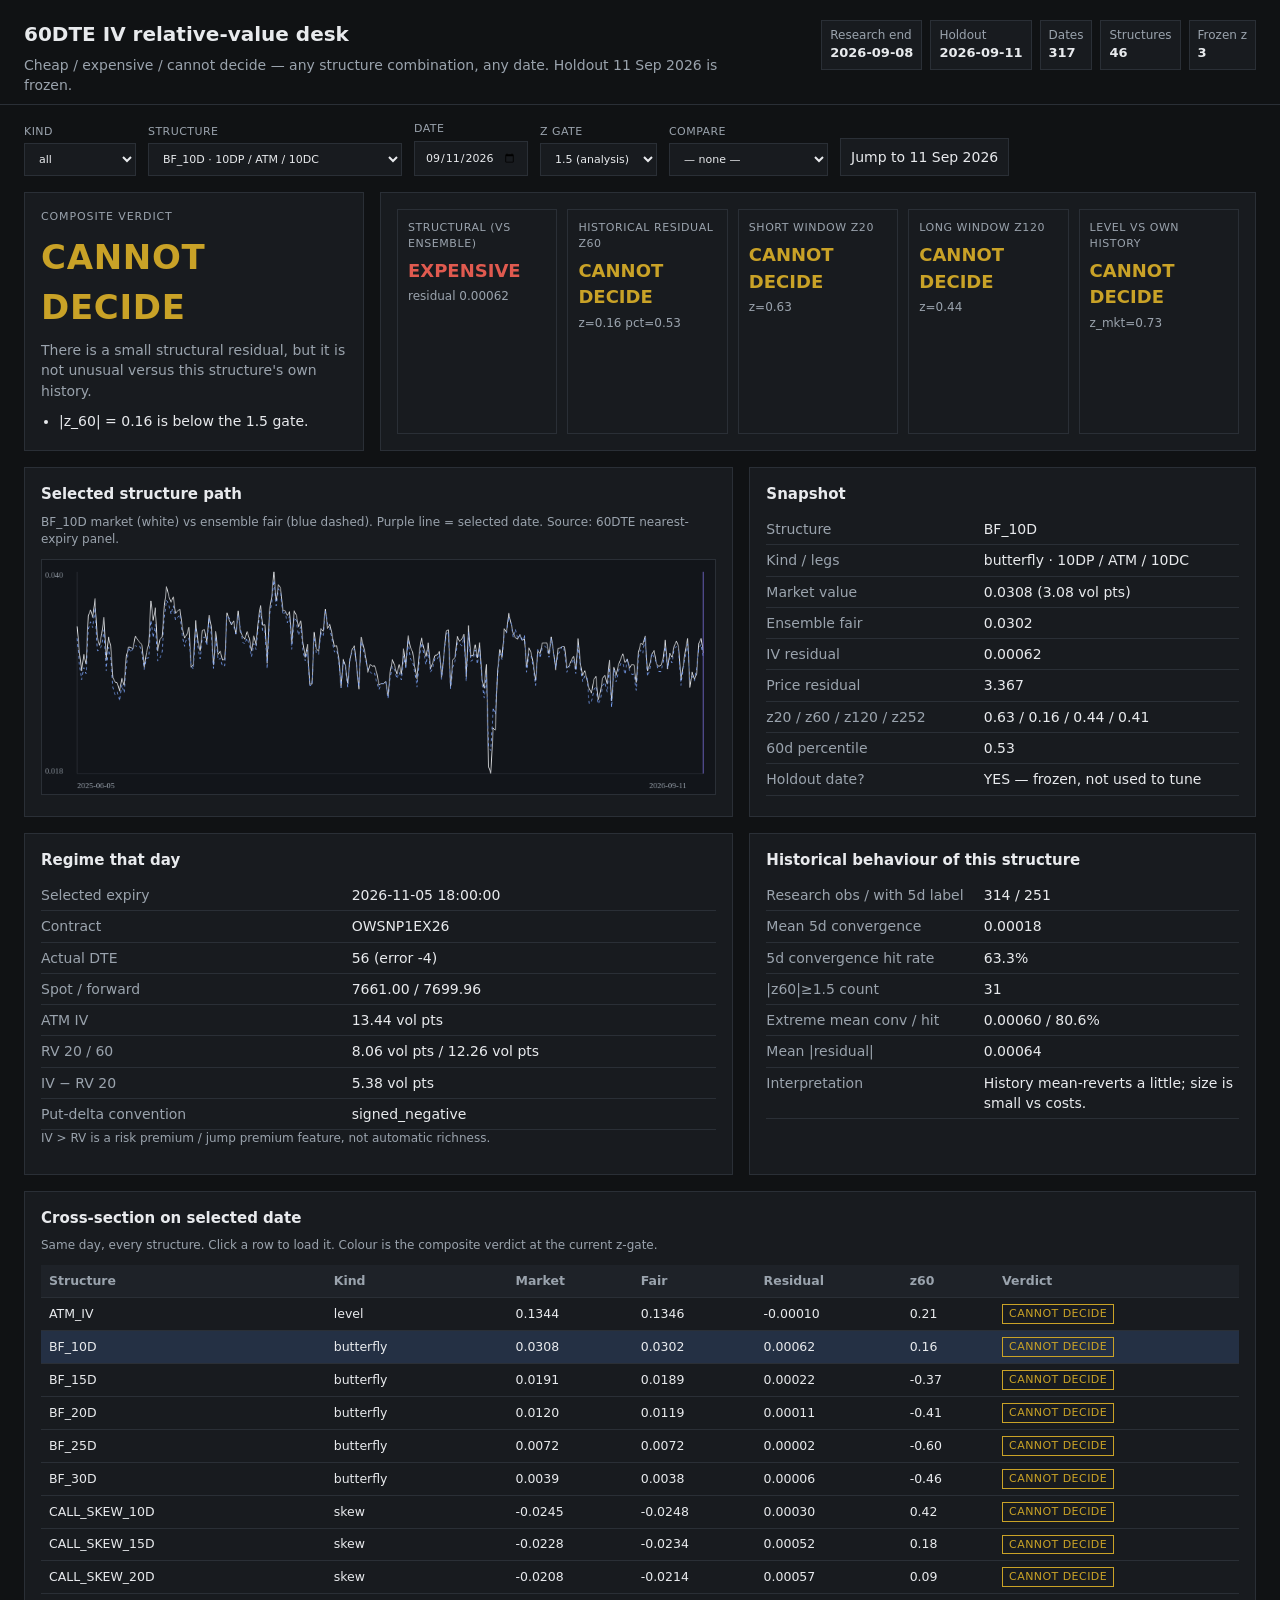
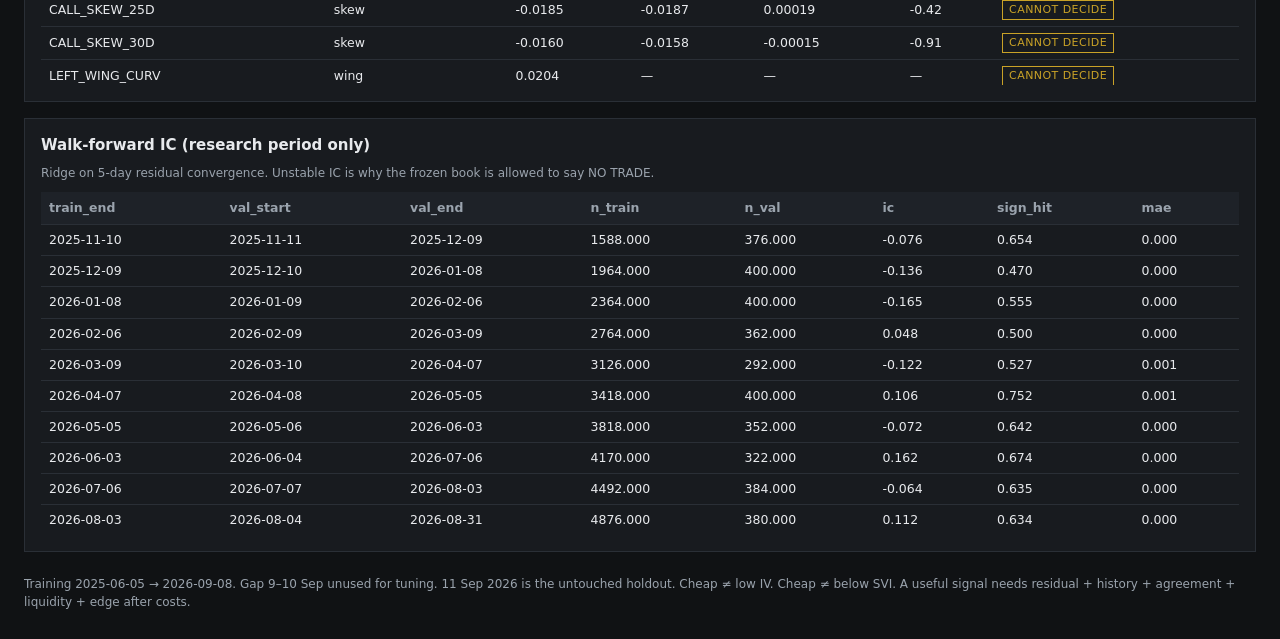
==== dashboard/index.html @ 8cd883ca "Add 60DTE IV relative-value engine and strategy analysis dashboard. Build a inspectable cheap/expens" ====
<!DOCTYPE html>
<html lang="en">
<head>
  <meta charset="UTF-8" />
  <meta name="viewport" content="width=device-width, initial-scale=1" />
  <title>60DTE IV Relative-Value Desk</title>
  <link rel="stylesheet" href="styles.css" />
</head>
<body>
  <header class="top">
    <div>
      <h1>60DTE IV relative-value desk</h1>
      <p class="sub">Cheap / expensive / cannot decide — any structure combination, any date. Holdout 11 Sep 2026 is frozen.</p>
    </div>
    <div class="badges" id="metaBadges"></div>
  </header>

  <section class="controls">
    <label>Kind
      <select id="kind"></select>
    </label>
    <label>Structure
      <select id="structure"></select>
    </label>
    <label>Date
      <input id="date" type="date" />
    </label>
    <label>Z gate
      <select id="zGate">
        <option value="1">1.0</option>
        <option value="1.5" selected>1.5 (analysis)</option>
        <option value="2">2.0</option>
        <option value="2.5">2.5</option>
        <option value="3">3.0 (frozen)</option>
      </select>
    </label>
    <label>Compare
      <select id="compare"><option value="">— none —</option></select>
    </label>
    <button id="jumpTest" type="button">Jump to 11 Sep 2026</button>
  </section>

  <section class="verdict-row">
    <article class="verdict-card" id="verdictCard">
      <div class="kicker">Composite verdict</div>
      <div class="verdict" id="verdictLabel">…</div>
      <p class="why" id="verdictWhy"></p>
      <ul class="reasons" id="verdictReasons"></ul>
    </article>
    <article class="defs" id="defCards"></article>
  </section>

  <section class="grid">
    <article class="panel">
      <h2>Selected structure path</h2>
      <p class="caption" id="chartCaption">Market value vs ensemble fair · residual z overlay</p>
      <canvas id="chart" width="920" height="320"></canvas>
    </article>
    <article class="panel">
      <h2>Snapshot</h2>
      <table class="kv" id="snapTable"></table>
    </article>
    <article class="panel">
      <h2>Regime that day</h2>
      <table class="kv" id="regimeTable"></table>
      <p class="caption">IV &gt; RV is a risk premium / jump premium feature, not automatic richness.</p>
    </article>
    <article class="panel">
      <h2>Historical behaviour of this structure</h2>
      <table class="kv" id="histTable"></table>
    </article>
  </section>

  <section class="panel wide">
    <h2>Cross-section on selected date</h2>
    <p class="caption">Same day, every structure. Click a row to load it. Colour is the composite verdict at the current z-gate.</p>
    <div class="table-wrap">
      <table class="data" id="crossTable">
        <thead></thead>
        <tbody></tbody>
      </table>
    </div>
  </section>

  <section class="panel wide">
    <h2>Walk-forward IC (research period only)</h2>
    <p class="caption">Ridge on 5-day residual convergence. Unstable IC is why the frozen book is allowed to say NO TRADE.</p>
    <div class="table-wrap">
      <table class="data" id="wfTable">
        <thead></thead>
        <tbody></tbody>
      </table>
    </div>
  </section>

  <footer>
    Training 2025-06-05 → 2026-09-08. Gap 9–10 Sep unused for tuning. 11 Sep 2026 is the untouched holdout.
    Cheap ≠ low IV. Cheap ≠ below SVI. A useful signal needs residual + history + agreement + liquidity + edge after costs.
  </footer>
  <script src="app.js"></script>
</body>
</html>
---- dashboard/styles.css ----
:root {
  --bg: #101214;
  --panel: #181b1f;
  --line: #2a2f36;
  --text: #e8eaed;
  --muted: #9aa3ad;
  --cheap: #3dba7a;
  --exp: #e05a4f;
  --undecided: #c9a227;
  --accent: #7aa2f7;
  --hold: #8b7cf7;
}
* { box-sizing: border-box; }
html, body { margin: 0; background: var(--bg); color: var(--text); font: 14px/1.45 "Segoe UI", system-ui, sans-serif; }
.top { display: flex; justify-content: space-between; gap: 16px; padding: 20px 24px 8px; border-bottom: 1px solid var(--line); }
h1 { margin: 0; font-size: 20px; font-weight: 650; }
.sub { margin: 6px 0 0; color: var(--muted); max-width: 720px; }
.badges { display: flex; flex-wrap: wrap; gap: 8px; align-items: flex-start; }
.badge { border: 1px solid var(--line); background: var(--panel); padding: 6px 8px; font-size: 12px; color: var(--muted); }
.badge b { color: var(--text); display: block; font-size: 13px; }

.controls { display: flex; flex-wrap: wrap; gap: 12px; padding: 16px 24px; align-items: end; }
.controls label { display: flex; flex-direction: column; gap: 4px; color: var(--muted); font-size: 11px; letter-spacing: 0.04em; text-transform: uppercase; }
select, input, button { background: var(--panel); color: var(--text); border: 1px solid var(--line); padding: 8px 10px; font: inherit; }
button { cursor: pointer; }
button:hover, select:focus, input:focus { border-color: var(--accent); }

.verdict-row { display: grid; grid-template-columns: 340px 1fr; gap: 16px; padding: 0 24px 16px; }
.verdict-card, .panel, .defs { background: var(--panel); border: 1px solid var(--line); padding: 16px; }
.kicker { color: var(--muted); font-size: 11px; letter-spacing: 0.08em; text-transform: uppercase; }
.verdict { font-size: 34px; font-weight: 700; margin: 8px 0; letter-spacing: 0.02em; }
.verdict.cheap { color: var(--cheap); }
.verdict.expensive { color: var(--exp); }
.verdict.undecided { color: var(--undecided); }
.why { color: var(--muted); margin: 0 0 10px; }
.reasons { margin: 0; padding-left: 18px; color: var(--text); }
.reasons li { margin: 3px 0; }
.defs { display: grid; grid-template-columns: repeat(auto-fit, minmax(160px, 1fr)); gap: 10px; }
.def { border: 1px solid var(--line); padding: 10px; }
.def .name { color: var(--muted); font-size: 11px; text-transform: uppercase; letter-spacing: 0.05em; }
.def .val { font-size: 18px; font-weight: 650; margin-top: 6px; }
.def.cheap .val { color: var(--cheap); }
.def.expensive .val { color: var(--exp); }
.def.undecided .val { color: var(--undecided); }
.def .detail { color: var(--muted); font-size: 12px; margin-top: 4px; }

.grid { display: grid; grid-template-columns: 1.4fr 1fr; gap: 16px; padding: 0 24px 16px; }
.wide { margin: 0 24px 16px; }
h2 { margin: 0 0 8px; font-size: 15px; }
.caption { color: var(--muted); margin: 0 0 10px; font-size: 12px; }
canvas { width: 100%; height: auto; background: #12151a; border: 1px solid var(--line); }
.kv { width: 100%; border-collapse: collapse; }
.kv th, .kv td { text-align: left; padding: 5px 0; border-bottom: 1px solid var(--line); vertical-align: top; }
.kv th { color: var(--muted); font-weight: 500; width: 46%; }
.table-wrap { overflow: auto; max-height: 420px; }
.data { width: 100%; border-collapse: collapse; font-size: 12.5px; }
.data th { position: sticky; top: 0; background: #1e2228; text-align: left; padding: 7px 8px; color: var(--muted); }
.data td { padding: 6px 8px; border-top: 1px solid var(--line); cursor: pointer; }
.data tr:hover td { background: #20242b; }
.data tr.active td { background: #243044; }
.pill { display: inline-block; padding: 1px 6px; border: 1px solid currentColor; font-size: 11px; letter-spacing: 0.04em; }
.pill.cheap { color: var(--cheap); }
.pill.expensive { color: var(--exp); }
.pill.undecided { color: var(--undecided); }
footer { padding: 8px 24px 28px; color: var(--muted); font-size: 12px; }
@media (max-width: 980px) {
  .verdict-row, .grid { grid-template-columns: 1fr; }
}
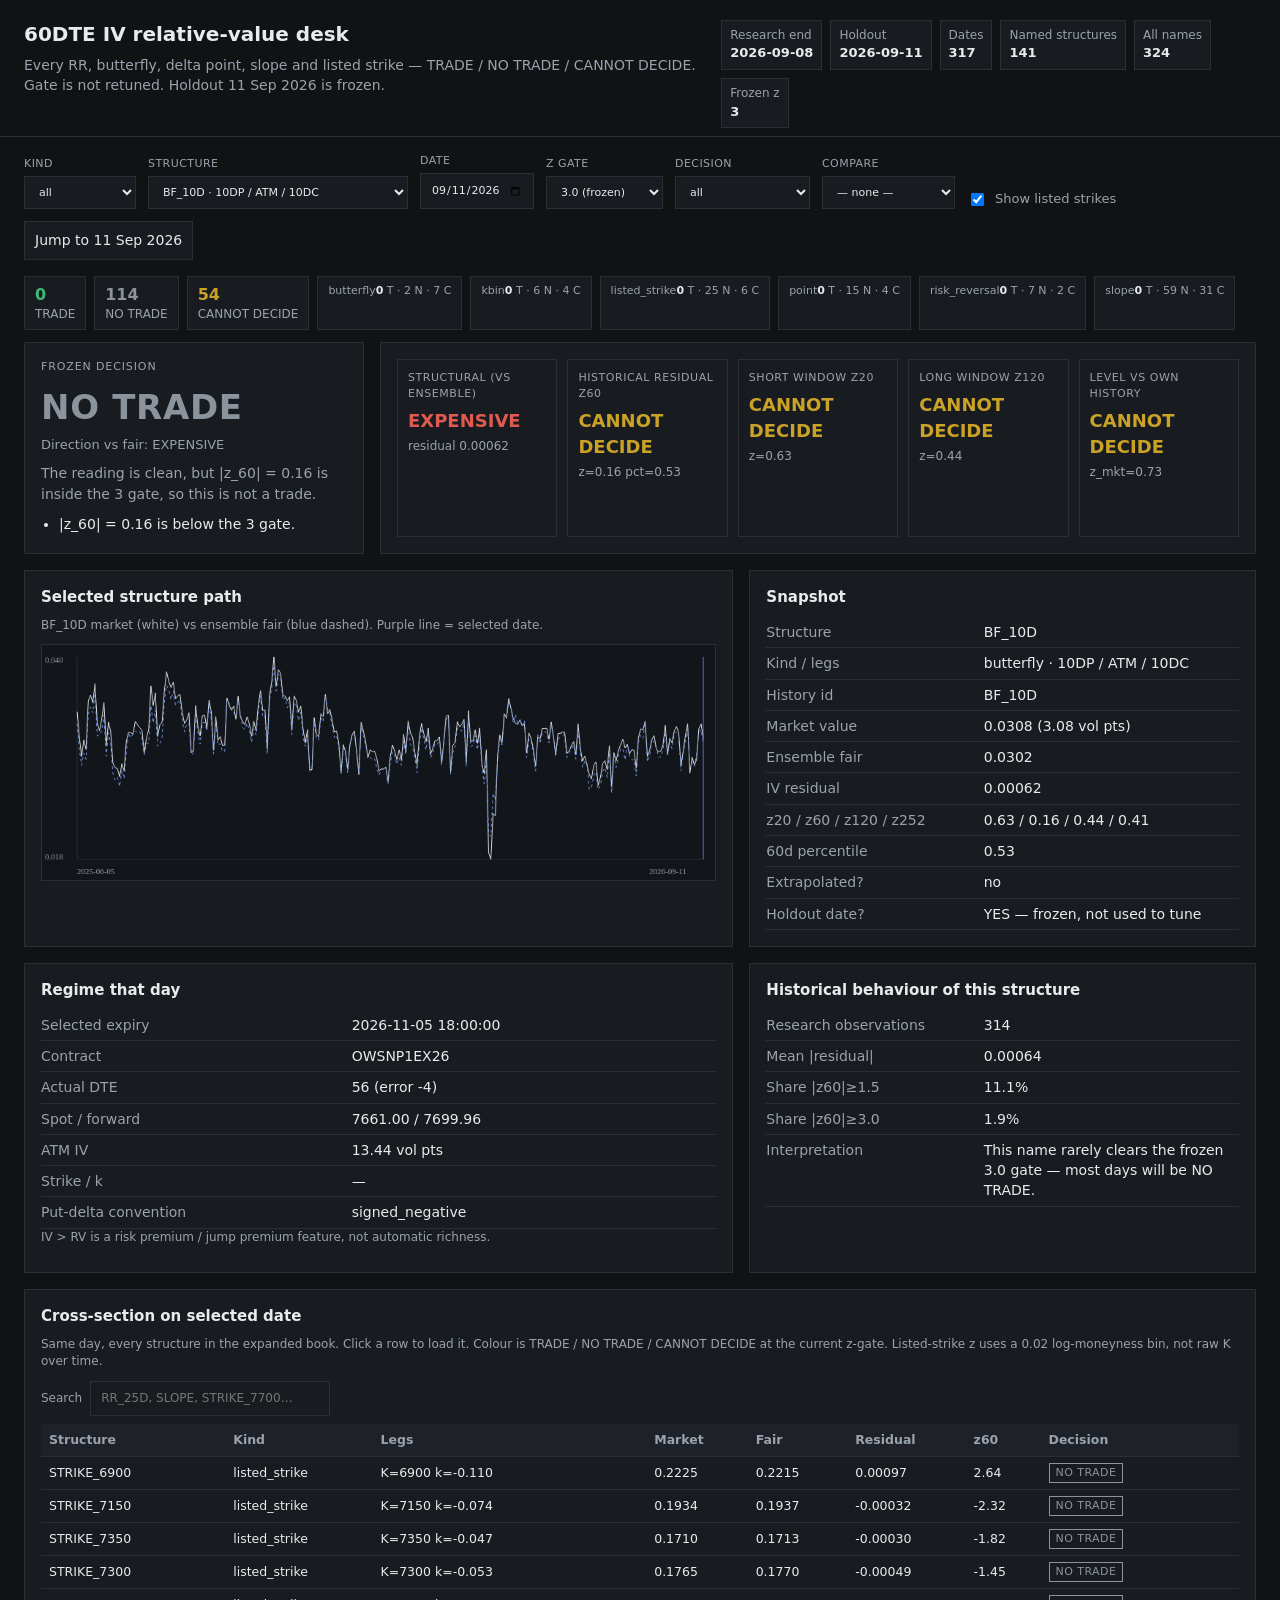
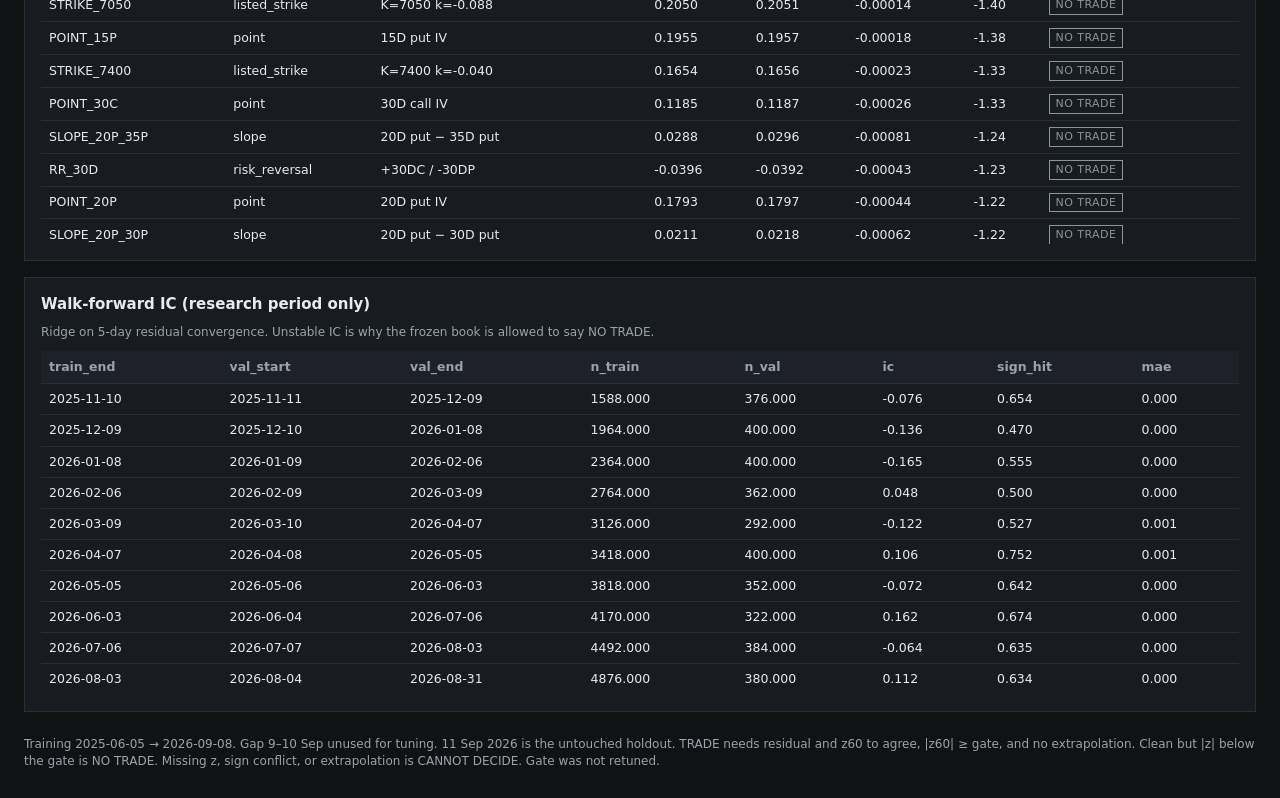
==== commit 5fc98f31: "Expand the 60DTE desk across all RR, butterflies, strikes and slopes. Assign TRADE / NO TRADE / CANN" ====
--- a/dashboard/index.html
+++ b/dashboard/index.html
@@ -10,7 +10,7 @@
   <header class="top">
     <div>
       <h1>60DTE IV relative-value desk</h1>
-      <p class="sub">Cheap / expensive / cannot decide — any structure combination, any date. Holdout 11 Sep 2026 is frozen.</p>
+      <p class="sub">Every RR, butterfly, delta point, slope and listed strike — TRADE / NO TRADE / CANNOT DECIDE. Gate is not retuned. Holdout 11 Sep 2026 is frozen.</p>
     </div>
     <div class="badges" id="metaBadges"></div>
   </header>
@@ -28,22 +28,37 @@
     <label>Z gate
       <select id="zGate">
         <option value="1">1.0</option>
-        <option value="1.5" selected>1.5 (analysis)</option>
+        <option value="1.5">1.5 (analysis)</option>
         <option value="2">2.0</option>
         <option value="2.5">2.5</option>
-        <option value="3">3.0 (frozen)</option>
+        <option value="3" selected>3.0 (frozen)</option>
+      </select>
+    </label>
+    <label>Decision
+      <select id="decisionFilter">
+        <option value="all">all</option>
+        <option value="TRADE">TRADE</option>
+        <option value="NO TRADE">NO TRADE</option>
+        <option value="CANNOT DECIDE">CANNOT DECIDE</option>
       </select>
     </label>
     <label>Compare
       <select id="compare"><option value="">— none —</option></select>
     </label>
+    <label class="check">
+      <input id="showListed" type="checkbox" checked />
+      Show listed strikes
+    </label>
     <button id="jumpTest" type="button">Jump to 11 Sep 2026</button>
   </section>
 
+  <section class="counts" id="countStrip"></section>
+
   <section class="verdict-row">
     <article class="verdict-card" id="verdictCard">
-      <div class="kicker">Composite verdict</div>
-      <div class="verdict" id="verdictLabel">…</div>
+      <div class="kicker">Frozen decision</div>
+      <div class="verdict" id="verdictLabel">Loading panel…</div>
+      <div class="direction" id="verdictDir"></div>
       <p class="why" id="verdictWhy"></p>
       <ul class="reasons" id="verdictReasons"></ul>
     </article>
@@ -73,7 +88,10 @@
 
   <section class="panel wide">
     <h2>Cross-section on selected date</h2>
-    <p class="caption">Same day, every structure. Click a row to load it. Colour is the composite verdict at the current z-gate.</p>
+    <p class="caption">Same day, every structure in the expanded book. Click a row to load it. Colour is TRADE / NO TRADE / CANNOT DECIDE at the current z-gate. Listed-strike z uses a 0.02 log-moneyness bin, not raw K over time.</p>
+    <label class="inline">Search
+      <input id="crossSearch" type="search" placeholder="RR_25D, SLOPE, STRIKE_7700…" />
+    </label>
     <div class="table-wrap">
       <table class="data" id="crossTable">
         <thead></thead>
@@ -95,7 +113,7 @@
 
   <footer>
     Training 2025-06-05 → 2026-09-08. Gap 9–10 Sep unused for tuning. 11 Sep 2026 is the untouched holdout.
-    Cheap ≠ low IV. Cheap ≠ below SVI. A useful signal needs residual + history + agreement + liquidity + edge after costs.
+    TRADE needs residual and z60 to agree, |z60| ≥ gate, and no extrapolation. Clean but |z| below the gate is NO TRADE. Missing z, sign conflict, or extrapolation is CANNOT DECIDE. Gate was not retuned.
   </footer>
   <script src="app.js"></script>
 </body>
--- a/dashboard/styles.css
+++ b/dashboard/styles.css
@@ -29,9 +29,11 @@
 .verdict-card, .panel, .defs { background: var(--panel); border: 1px solid var(--line); padding: 16px; }
 .kicker { color: var(--muted); font-size: 11px; letter-spacing: 0.08em; text-transform: uppercase; }
 .verdict { font-size: 34px; font-weight: 700; margin: 8px 0; letter-spacing: 0.02em; }
-.verdict.cheap { color: var(--cheap); }
-.verdict.expensive { color: var(--exp); }
+.verdict.cheap, .verdict.trade { color: var(--cheap); }
+.verdict.expensive, .verdict.trade-exp { color: var(--exp); }
 .verdict.undecided { color: var(--undecided); }
+.verdict.notrade { color: #8b939c; }
+.direction { color: var(--muted); font-size: 13px; margin: -4px 0 8px; }
 .why { color: var(--muted); margin: 0 0 10px; }
 .reasons { margin: 0; padding-left: 18px; color: var(--text); }
 .reasons li { margin: 3px 0; }
@@ -59,9 +61,21 @@
 .data tr:hover td { background: #20242b; }
 .data tr.active td { background: #243044; }
 .pill { display: inline-block; padding: 1px 6px; border: 1px solid currentColor; font-size: 11px; letter-spacing: 0.04em; }
-.pill.cheap { color: var(--cheap); }
-.pill.expensive { color: var(--exp); }
+.pill.cheap, .pill.trade { color: var(--cheap); }
+.pill.expensive, .pill.trade-exp { color: var(--exp); }
 .pill.undecided { color: var(--undecided); }
+.pill.notrade { color: #8b939c; }
+.counts { display: flex; flex-wrap: wrap; gap: 8px; padding: 0 24px 12px; }
+.count { border: 1px solid var(--line); background: var(--panel); padding: 6px 10px; font-size: 12px; color: var(--muted); }
+.count b { color: var(--text); display: block; font-size: 16px; }
+.count.trade b { color: var(--cheap); }
+.count.notrade b { color: #8b939c; }
+.count.undecided b { color: var(--undecided); }
+.count.muted { font-size: 11px; }
+.count.muted b { display: inline; font-size: 11px; }
+.controls .check { flex-direction: row; align-items: center; gap: 8px; text-transform: none; letter-spacing: 0; font-size: 13px; }
+.inline { display: flex; align-items: center; gap: 8px; color: var(--muted); font-size: 12px; margin-bottom: 8px; }
+.inline input { min-width: 240px; }
 footer { padding: 8px 24px 28px; color: var(--muted); font-size: 12px; }
 @media (max-width: 980px) {
   .verdict-row, .grid { grid-template-columns: 1fr; }
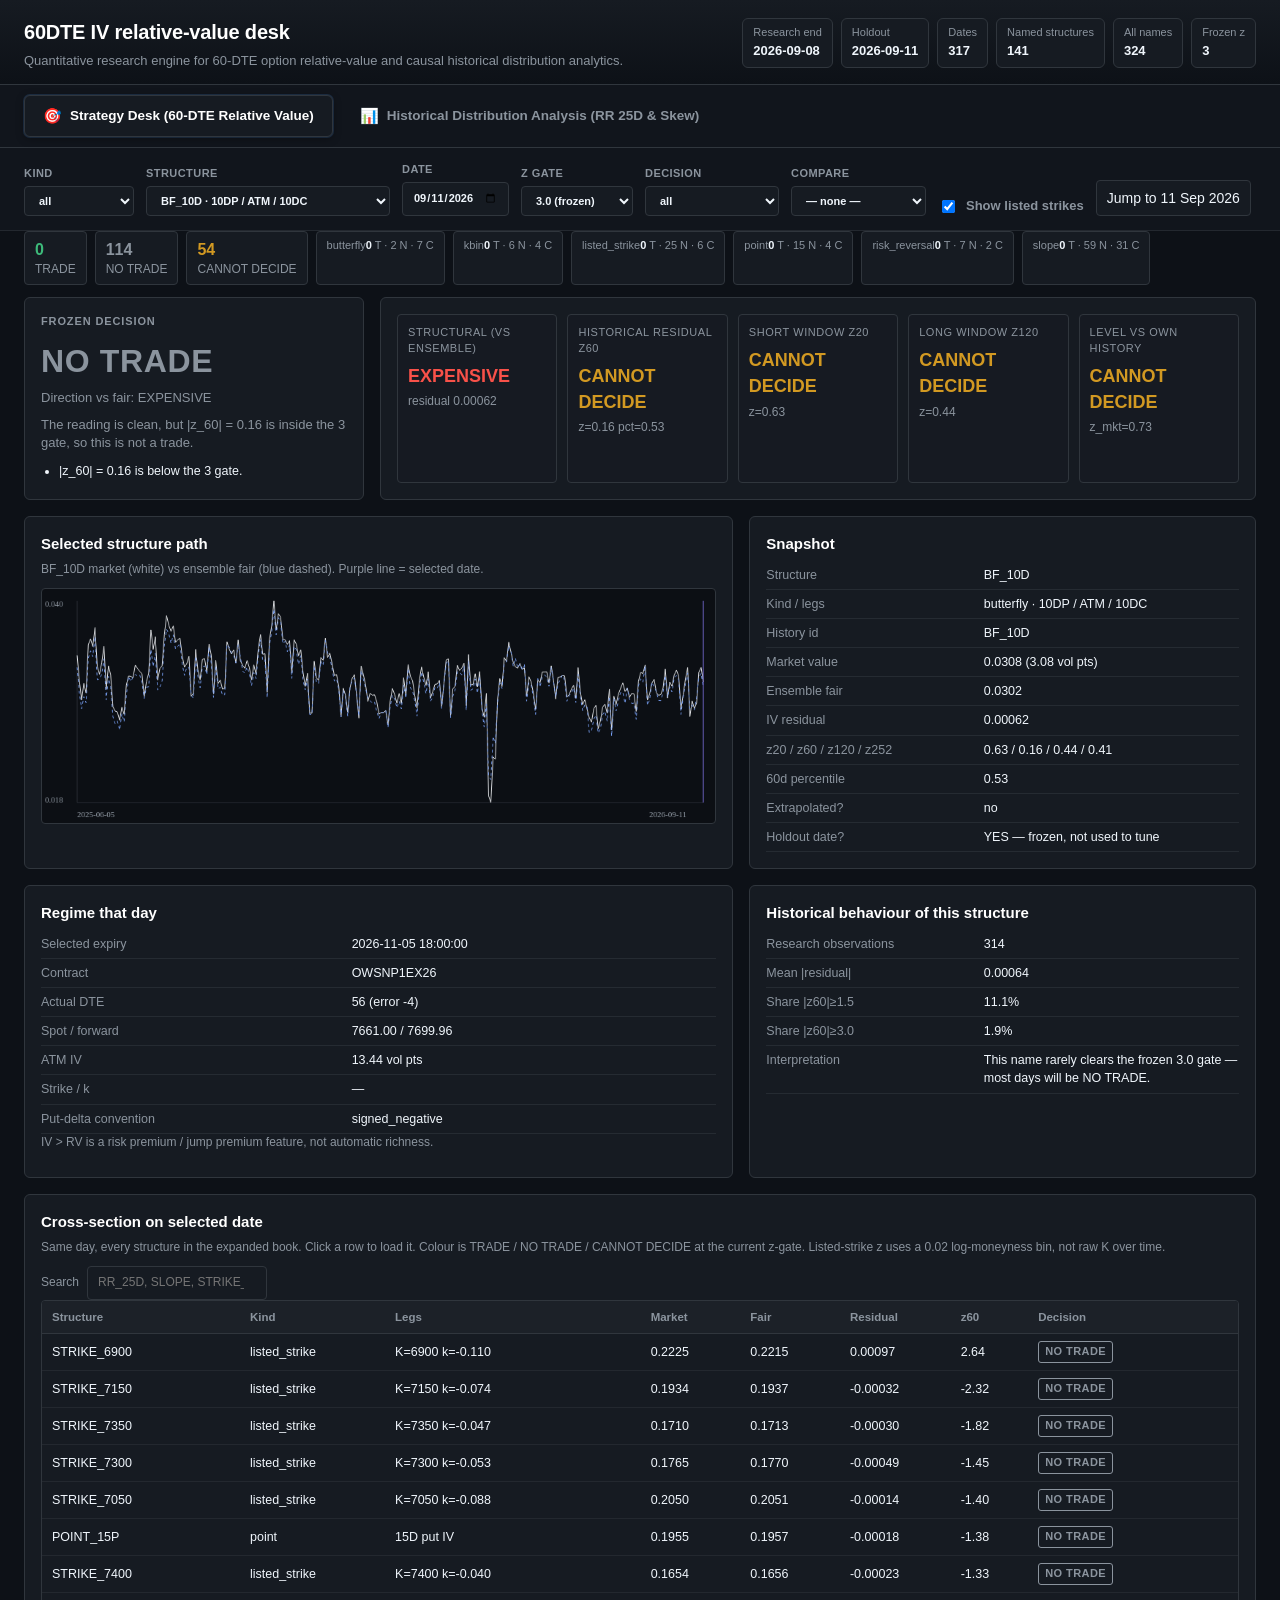
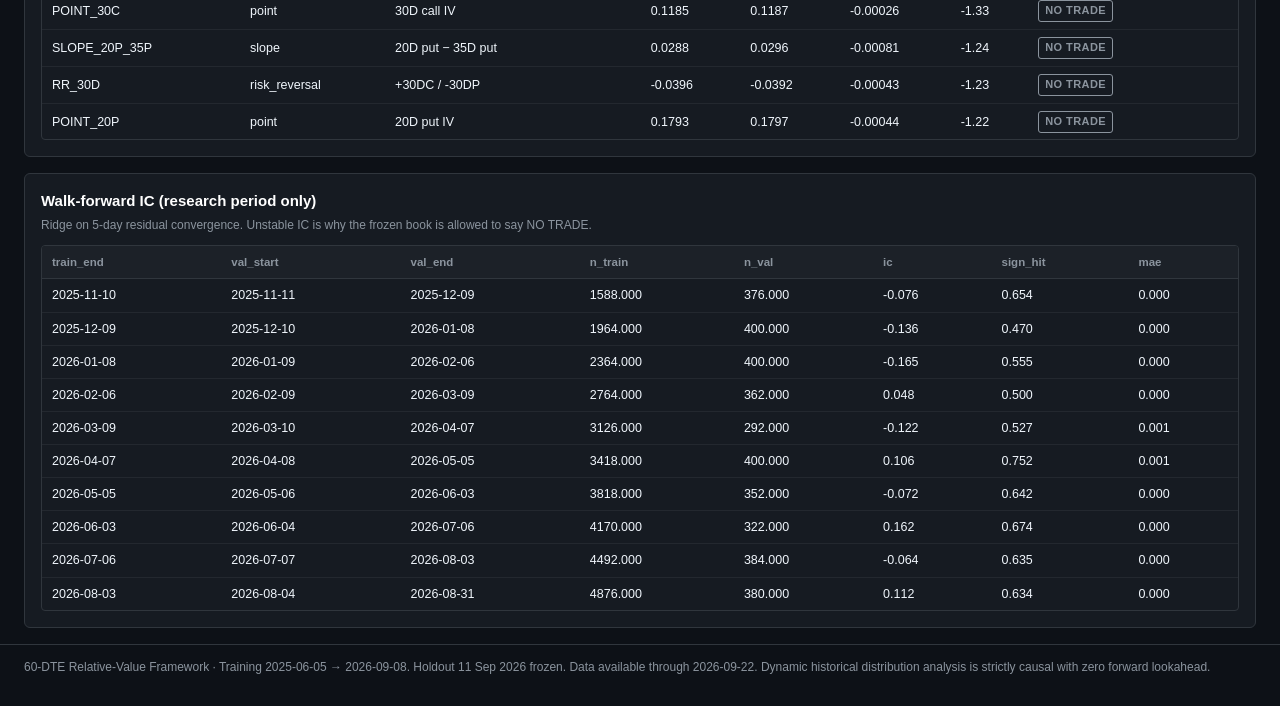
==== commit e03a0bbe: "Add 25D Risk Reversal causal historical distribution analysis lab - Add zero-lookahead historical di" ====
--- a/dashboard/index.html
+++ b/dashboard/index.html
@@ -3,117 +3,264 @@
 <head>
   <meta charset="UTF-8" />
   <meta name="viewport" content="width=device-width, initial-scale=1" />
-  <title>60DTE IV Relative-Value Desk</title>
+  <title>60DTE IV Relative-Value Desk &amp; Distribution Lab</title>
   <link rel="stylesheet" href="styles.css" />
 </head>
 <body>
   <header class="top">
     <div>
       <h1>60DTE IV relative-value desk</h1>
-      <p class="sub">Every RR, butterfly, delta point, slope and listed strike — TRADE / NO TRADE / CANNOT DECIDE. Gate is not retuned. Holdout 11 Sep 2026 is frozen.</p>
+      <p class="sub">Quantitative research engine for 60-DTE option relative-value and causal historical distribution analytics.</p>
     </div>
     <div class="badges" id="metaBadges"></div>
   </header>
 
-  <section class="controls">
-    <label>Kind
-      <select id="kind"></select>
-    </label>
-    <label>Structure
-      <select id="structure"></select>
-    </label>
-    <label>Date
-      <input id="date" type="date" />
-    </label>
-    <label>Z gate
-      <select id="zGate">
-        <option value="1">1.0</option>
-        <option value="1.5">1.5 (analysis)</option>
-        <option value="2">2.0</option>
-        <option value="2.5">2.5</option>
-        <option value="3" selected>3.0 (frozen)</option>
-      </select>
-    </label>
-    <label>Decision
-      <select id="decisionFilter">
-        <option value="all">all</option>
-        <option value="TRADE">TRADE</option>
-        <option value="NO TRADE">NO TRADE</option>
-        <option value="CANNOT DECIDE">CANNOT DECIDE</option>
-      </select>
-    </label>
-    <label>Compare
-      <select id="compare"><option value="">— none —</option></select>
-    </label>
-    <label class="check">
-      <input id="showListed" type="checkbox" checked />
-      Show listed strikes
-    </label>
-    <button id="jumpTest" type="button">Jump to 11 Sep 2026</button>
-  </section>
-
-  <section class="counts" id="countStrip"></section>
-
-  <section class="verdict-row">
-    <article class="verdict-card" id="verdictCard">
-      <div class="kicker">Frozen decision</div>
-      <div class="verdict" id="verdictLabel">Loading panel…</div>
-      <div class="direction" id="verdictDir"></div>
-      <p class="why" id="verdictWhy"></p>
-      <ul class="reasons" id="verdictReasons"></ul>
-    </article>
-    <article class="defs" id="defCards"></article>
-  </section>
-
-  <section class="grid">
-    <article class="panel">
-      <h2>Selected structure path</h2>
-      <p class="caption" id="chartCaption">Market value vs ensemble fair · residual z overlay</p>
-      <canvas id="chart" width="920" height="320"></canvas>
-    </article>
-    <article class="panel">
-      <h2>Snapshot</h2>
-      <table class="kv" id="snapTable"></table>
-    </article>
-    <article class="panel">
-      <h2>Regime that day</h2>
-      <table class="kv" id="regimeTable"></table>
-      <p class="caption">IV &gt; RV is a risk premium / jump premium feature, not automatic richness.</p>
-    </article>
-    <article class="panel">
-      <h2>Historical behaviour of this structure</h2>
-      <table class="kv" id="histTable"></table>
-    </article>
-  </section>
-
-  <section class="panel wide">
-    <h2>Cross-section on selected date</h2>
-    <p class="caption">Same day, every structure in the expanded book. Click a row to load it. Colour is TRADE / NO TRADE / CANNOT DECIDE at the current z-gate. Listed-strike z uses a 0.02 log-moneyness bin, not raw K over time.</p>
-    <label class="inline">Search
-      <input id="crossSearch" type="search" placeholder="RR_25D, SLOPE, STRIKE_7700…" />
-    </label>
-    <div class="table-wrap">
-      <table class="data" id="crossTable">
-        <thead></thead>
-        <tbody></tbody>
-      </table>
-    </div>
-  </section>
-
-  <section class="panel wide">
-    <h2>Walk-forward IC (research period only)</h2>
-    <p class="caption">Ridge on 5-day residual convergence. Unstable IC is why the frozen book is allowed to say NO TRADE.</p>
-    <div class="table-wrap">
-      <table class="data" id="wfTable">
-        <thead></thead>
-        <tbody></tbody>
-      </table>
-    </div>
-  </section>
+  <!-- Top-Level Navigation Bar: Seamless switching between Strategy Desk and Distribution Lab under 1 URL -->
+  <nav class="main-nav">
+    <button class="nav-tab active" id="tabStrategy" type="button">
+      <span class="tab-icon">🎯</span> Strategy Desk (60-DTE Relative Value)
+    </button>
+    <button class="nav-tab" id="tabDistribution" type="button">
+      <span class="tab-icon">📊</span> Historical Distribution Analysis (RR 25D &amp; Skew)
+    </button>
+  </nav>
+
+  <!-- ==================== VIEW 1: STRATEGY DESK (ORIGINAL STRATEGY LOGIC PRESERVED) ==================== -->
+  <main id="viewStrategy" class="desk-view active">
+    <section class="controls">
+      <label>Kind
+        <select id="kind"></select>
+      </label>
+      <label>Structure
+        <select id="structure"></select>
+      </label>
+      <label>Date
+        <input id="date" type="date" />
+      </label>
+      <label>Z gate
+        <select id="zGate">
+          <option value="1">1.0</option>
+          <option value="1.5">1.5 (analysis)</option>
+          <option value="2">2.0</option>
+          <option value="2.5">2.5</option>
+          <option value="3" selected>3.0 (frozen)</option>
+        </select>
+      </label>
+      <label>Decision
+        <select id="decisionFilter">
+          <option value="all">all</option>
+          <option value="TRADE">TRADE</option>
+          <option value="NO TRADE">NO TRADE</option>
+          <option value="CANNOT DECIDE">CANNOT DECIDE</option>
+        </select>
+      </label>
+      <label>Compare
+        <select id="compare"><option value="">— none —</option></select>
+      </label>
+      <label class="check">
+        <input id="showListed" type="checkbox" checked />
+        Show listed strikes
+      </label>
+      <button id="jumpTest" type="button">Jump to 11 Sep 2026</button>
+    </section>
+
+    <section class="counts" id="countStrip"></section>
+
+    <section class="verdict-row">
+      <article class="verdict-card" id="verdictCard">
+        <div class="kicker">Frozen decision</div>
+        <div class="verdict" id="verdictLabel">Loading panel…</div>
+        <div class="direction" id="verdictDir"></div>
+        <p class="why" id="verdictWhy"></p>
+        <ul class="reasons" id="verdictReasons"></ul>
+      </article>
+      <article class="defs" id="defCards"></article>
+    </section>
+
+    <section class="grid">
+      <article class="panel">
+        <h2>Selected structure path</h2>
+        <p class="caption" id="chartCaption">Market value vs ensemble fair · residual z overlay</p>
+        <canvas id="chart" width="920" height="320"></canvas>
+      </article>
+      <article class="panel">
+        <h2>Snapshot</h2>
+        <table class="kv" id="snapTable"></table>
+      </article>
+      <article class="panel">
+        <h2>Regime that day</h2>
+        <table class="kv" id="regimeTable"></table>
+        <p class="caption">IV &gt; RV is a risk premium / jump premium feature, not automatic richness.</p>
+      </article>
+      <article class="panel">
+        <h2>Historical behaviour of this structure</h2>
+        <table class="kv" id="histTable"></table>
+      </article>
+    </section>
+
+    <section class="panel wide">
+      <h2>Cross-section on selected date</h2>
+      <p class="caption">Same day, every structure in the expanded book. Click a row to load it. Colour is TRADE / NO TRADE / CANNOT DECIDE at the current z-gate. Listed-strike z uses a 0.02 log-moneyness bin, not raw K over time.</p>
+      <label class="inline">Search
+        <input id="crossSearch" type="search" placeholder="RR_25D, SLOPE, STRIKE_7700…" />
+      </label>
+      <div class="table-wrap">
+        <table class="data" id="crossTable">
+          <thead></thead>
+          <tbody></tbody>
+        </table>
+      </div>
+    </section>
+
+    <section class="panel wide">
+      <h2>Walk-forward IC (research period only)</h2>
+      <p class="caption">Ridge on 5-day residual convergence. Unstable IC is why the frozen book is allowed to say NO TRADE.</p>
+      <div class="table-wrap">
+        <table class="data" id="wfTable">
+          <thead></thead>
+          <tbody></tbody>
+        </table>
+      </div>
+    </section>
+  </main>
+
+  <!-- ==================== VIEW 2: HISTORICAL DISTRIBUTION ANALYSIS (DEDICATED ANALYSIS LAB) ==================== -->
+  <main id="viewDistribution" class="desk-view" style="display:none;">
+    <section class="analysis-hero">
+      <div class="hero-left">
+        <h2>Historical Distribution Lab &middot; 25-Delta Risk Reversal</h2>
+        <p class="sub">
+          Strictly causal, zero-lookahead distribution analysis. For any date <em>t</em>, the reference distribution
+          is formed strictly from trading days prior to <em>t</em> (&lt; <em>t</em>). Evaluates where today's skew lies
+          in standard deviations (Z-score) and historical percentile rank.
+        </p>
+      </div>
+      <div class="hero-badges" id="distMetaBadges"></div>
+    </section>
+
+    <section class="controls dist-controls">
+      <label>Structure
+        <select id="distStructure">
+          <option value="RR_25D" selected>RR_25D (+25DC / -25DP Skew)</option>
+          <option value="RR_10D">RR_10D (+10DC / -10DP Wing Skew)</option>
+          <option value="RR_15D">RR_15D (+15DC / -15DP Skew)</option>
+          <option value="RR_20D">RR_20D (+20DC / -20DP Skew)</option>
+          <option value="RR_30D">RR_30D (+30DC / -30DP Skew)</option>
+          <option value="BF_25D">BF_25D (25D Fly / Convexity)</option>
+          <option value="BF_10D">BF_10D (10D Wing Fly)</option>
+          <option value="BF_20D">BF_20D (20D Fly)</option>
+          <option value="ATM_IV">ATM_IV (ATM Vol Level)</option>
+        </select>
+      </label>
+      <label>Metric
+        <select id="distMetric">
+          <option value="market_value" selected>Market Value (Implied Volatility / Skew)</option>
+          <option value="residual">Model Residual (Market IV - Fair Smile)</option>
+        </select>
+      </label>
+      <label>Historical Baseline Window
+        <select id="distWindow">
+          <option value="expanding" selected>Full Expanding History (&lt; Date)</option>
+          <option value="rolling60">Rolling 60 Days (&lt; Date)</option>
+          <option value="rolling120">Rolling 120 Days (&lt; Date)</option>
+        </select>
+      </label>
+      <label>Selected Date
+        <input id="distDate" type="date" />
+      </label>
+      <div class="filter-btn-group">
+        <span class="group-label">Quick Periods:</span>
+        <button type="button" class="btn-chip active" id="btnFilterAugSep">Aug &amp; Sep 2026</button>
+        <button type="button" class="btn-chip" id="btnFilterAug">August 2026</button>
+        <button type="button" class="btn-chip" id="btnFilterSep">September 2026</button>
+        <button type="button" class="btn-chip" id="btnFilterAll">All History</button>
+      </div>
+    </section>
+
+    <!-- Key Metrics KPI Cards for the Selected Day -->
+    <section class="kpi-banner" id="distKpiBanner"></section>
+
+    <!-- Distribution Visualizer Charts Grid -->
+    <section class="grid dist-grid">
+      <article class="panel">
+        <div class="panel-header">
+          <div>
+            <h2>Causal Historical Distribution Profile</h2>
+            <p class="caption" id="distHistCaption">Frequency distribution of days strictly prior to selected date &middot; Today's location</p>
+          </div>
+          <div class="chart-legend" id="distChartLegend"></div>
+        </div>
+        <canvas id="distDensityCanvas" width="920" height="340"></canvas>
+      </article>
+
+      <article class="panel">
+        <div class="panel-header">
+          <div>
+            <h2>Trajectory &amp; Historical Confidence Bands</h2>
+            <p class="caption" id="distTrendCaption">Daily path across August &amp; September 2026 with causal &plusmn;1&sigma; and &plusmn;2&sigma; envelopes</p>
+          </div>
+          <div class="chart-legend" id="distTrendLegend"></div>
+        </div>
+        <canvas id="distTrendCanvas" width="920" height="340"></canvas>
+      </article>
+    </section>
+
+    <!-- Daily Inspection Table -->
+    <section class="panel wide">
+      <div class="table-header-row">
+        <div>
+          <h2>Daily Inspection Table &middot; August &amp; September 2026 (through Sep 22)</h2>
+          <p class="caption">
+            Click any row to load that day's distribution profile and confidence intervals.
+            All statistics are strictly causal: day <em>t</em> is compared strictly to days prior to <em>t</em>.
+          </p>
+        </div>
+        <div class="table-actions">
+          <label class="inline">
+            Search:
+            <input id="distTableSearch" type="search" placeholder="Filter date or value..." />
+          </label>
+          <label class="inline">
+            Z Filter:
+            <select id="distZFilter">
+              <option value="all">All Z-Scores</option>
+              <option value="gt1">|Z| &ge; 1.0 &sigma;</option>
+              <option value="gt15">|Z| &ge; 1.5 &sigma;</option>
+              <option value="gt2">|Z| &ge; 2.0 &sigma; (Extremes)</option>
+            </select>
+          </label>
+          <button id="btnExportCsv" type="button" class="btn-action">Download CSV</button>
+        </div>
+      </div>
+      <div class="table-wrap dist-table-wrap">
+        <table class="data" id="distTable">
+          <thead>
+            <tr>
+              <th>Trade Date</th>
+              <th>DTE</th>
+              <th>Spot</th>
+              <th>Forward</th>
+              <th>Call IV (25D)</th>
+              <th>Put IV (25D)</th>
+              <th>RR 25D Value</th>
+              <th>Prior Days (N)</th>
+              <th>Prior Mean (&mu;)</th>
+              <th>Prior Std (&sigma;)</th>
+              <th>Z-Score (&sigma;)</th>
+              <th>Percentile Rank</th>
+              <th>Prior Range [Min, Max]</th>
+              <th>Action</th>
+            </tr>
+          </thead>
+          <tbody id="distTableBody"></tbody>
+        </table>
+      </div>
+    </section>
+  </main>
 
   <footer>
-    Training 2025-06-05 → 2026-09-08. Gap 9–10 Sep unused for tuning. 11 Sep 2026 is the untouched holdout.
-    TRADE needs residual and z60 to agree, |z60| ≥ gate, and no extrapolation. Clean but |z| below the gate is NO TRADE. Missing z, sign conflict, or extrapolation is CANNOT DECIDE. Gate was not retuned.
+    60-DTE Relative-Value Framework &middot; Training 2025-06-05 &rarr; 2026-09-08. Holdout 11 Sep 2026 frozen.
+    Data available through 2026-09-22. Dynamic historical distribution analysis is strictly causal with zero forward lookahead.
   </footer>
   <script src="app.js"></script>
 </body>
--- a/dashboard/styles.css
+++ b/dashboard/styles.css
@@ -1,44 +1,140 @@
 :root {
-  --bg: #101214;
-  --panel: #181b1f;
-  --line: #2a2f36;
-  --text: #e8eaed;
-  --muted: #9aa3ad;
+  --bg: #0d1117;
+  --panel: #161b22;
+  --panel-hover: #1c2128;
+  --line: #30363d;
+  --text: #f0f6fc;
+  --muted: #8b949e;
   --cheap: #3dba7a;
-  --exp: #e05a4f;
-  --undecided: #c9a227;
-  --accent: #7aa2f7;
-  --hold: #8b7cf7;
+  --exp: #f85149;
+  --undecided: #d29922;
+  --accent: #58a6ff;
+  --accent-glow: rgba(88, 166, 255, 0.18);
+  --hold: #a371f7;
+  --cyan: #39c5cf;
+  --border-radius: 6px;
 }
 * { box-sizing: border-box; }
-html, body { margin: 0; background: var(--bg); color: var(--text); font: 14px/1.45 "Segoe UI", system-ui, sans-serif; }
-.top { display: flex; justify-content: space-between; gap: 16px; padding: 20px 24px 8px; border-bottom: 1px solid var(--line); }
-h1 { margin: 0; font-size: 20px; font-weight: 650; }
-.sub { margin: 6px 0 0; color: var(--muted); max-width: 720px; }
+html, body {
+  margin: 0;
+  background: var(--bg);
+  color: var(--text);
+  font: 14px/1.45 -apple-system, BlinkMacSystemFont, "Segoe UI", Roboto, Helvetica, Arial, sans-serif;
+  -webkit-font-smoothing: antialiased;
+}
+
+/* Header */
+.top {
+  display: flex;
+  justify-content: space-between;
+  gap: 16px;
+  padding: 18px 24px 14px;
+  border-bottom: 1px solid var(--line);
+  background: linear-gradient(180deg, #161b22 0%, #0d1117 100%);
+}
+h1 { margin: 0; font-size: 20px; font-weight: 650; letter-spacing: -0.01em; color: #fff; }
+.sub { margin: 5px 0 0; color: var(--muted); max-width: 760px; font-size: 13px; line-height: 1.4; }
 .badges { display: flex; flex-wrap: wrap; gap: 8px; align-items: flex-start; }
-.badge { border: 1px solid var(--line); background: var(--panel); padding: 6px 8px; font-size: 12px; color: var(--muted); }
-.badge b { color: var(--text); display: block; font-size: 13px; }
-
-.controls { display: flex; flex-wrap: wrap; gap: 12px; padding: 16px 24px; align-items: end; }
-.controls label { display: flex; flex-direction: column; gap: 4px; color: var(--muted); font-size: 11px; letter-spacing: 0.04em; text-transform: uppercase; }
-select, input, button { background: var(--panel); color: var(--text); border: 1px solid var(--line); padding: 8px 10px; font: inherit; }
-button { cursor: pointer; }
-button:hover, select:focus, input:focus { border-color: var(--accent); }
-
+.badge {
+  border: 1px solid var(--line);
+  background: var(--panel);
+  padding: 6px 10px;
+  font-size: 11px;
+  color: var(--muted);
+  border-radius: var(--border-radius);
+}
+.badge b { color: var(--text); display: block; font-size: 13px; margin-top: 1px; }
+
+/* Top Navigation Tabs */
+.main-nav {
+  display: flex;
+  gap: 8px;
+  padding: 10px 24px;
+  background: #11151c;
+  border-bottom: 1px solid var(--line);
+}
+.nav-tab {
+  display: inline-flex;
+  align-items: center;
+  gap: 8px;
+  background: transparent;
+  color: var(--muted);
+  border: 1px solid transparent;
+  padding: 9px 18px;
+  font-size: 13.5px;
+  font-weight: 600;
+  border-radius: 6px;
+  cursor: pointer;
+  transition: all 0.15s ease-in-out;
+}
+.nav-tab:hover {
+  color: var(--text);
+  background: rgba(255, 255, 255, 0.04);
+}
+.nav-tab.active {
+  color: #fff;
+  background: var(--panel);
+  border-color: var(--line);
+  box-shadow: 0 2px 8px rgba(0, 0, 0, 0.3), 0 0 0 1px var(--accent-glow);
+}
+.tab-icon { font-size: 15px; }
+
+/* Controls bar */
+.controls {
+  display: flex;
+  flex-wrap: wrap;
+  gap: 12px;
+  padding: 14px 24px;
+  align-items: end;
+  background: #11151c;
+  border-bottom: 1px solid rgba(48, 54, 61, 0.6);
+}
+.controls label {
+  display: flex;
+  flex-direction: column;
+  gap: 4px;
+  color: var(--muted);
+  font-size: 11px;
+  font-weight: 600;
+  letter-spacing: 0.04em;
+  text-transform: uppercase;
+}
+select, input, button {
+  background: var(--panel);
+  color: var(--text);
+  border: 1px solid var(--line);
+  padding: 7px 10px;
+  font: inherit;
+  border-radius: 4px;
+}
+select:focus, input:focus, button:focus {
+  outline: none;
+  border-color: var(--accent);
+  box-shadow: 0 0 0 2px var(--accent-glow);
+}
+button { cursor: pointer; transition: background 0.15s, border-color 0.15s; }
+button:hover { border-color: var(--accent); background: var(--panel-hover); }
+
+/* Strategy Desk Verdict & Cards */
 .verdict-row { display: grid; grid-template-columns: 340px 1fr; gap: 16px; padding: 0 24px 16px; }
-.verdict-card, .panel, .defs { background: var(--panel); border: 1px solid var(--line); padding: 16px; }
-.kicker { color: var(--muted); font-size: 11px; letter-spacing: 0.08em; text-transform: uppercase; }
-.verdict { font-size: 34px; font-weight: 700; margin: 8px 0; letter-spacing: 0.02em; }
+.verdict-card, .panel, .defs {
+  background: var(--panel);
+  border: 1px solid var(--line);
+  padding: 16px;
+  border-radius: var(--border-radius);
+}
+.kicker { color: var(--muted); font-size: 11px; letter-spacing: 0.08em; text-transform: uppercase; font-weight: 600; }
+.verdict { font-size: 32px; font-weight: 700; margin: 8px 0; letter-spacing: 0.02em; }
 .verdict.cheap, .verdict.trade { color: var(--cheap); }
 .verdict.expensive, .verdict.trade-exp { color: var(--exp); }
 .verdict.undecided { color: var(--undecided); }
-.verdict.notrade { color: #8b939c; }
+.verdict.notrade { color: #8b949e; }
 .direction { color: var(--muted); font-size: 13px; margin: -4px 0 8px; }
-.why { color: var(--muted); margin: 0 0 10px; }
-.reasons { margin: 0; padding-left: 18px; color: var(--text); }
+.why { color: var(--muted); margin: 0 0 10px; font-size: 13px; line-height: 1.4; }
+.reasons { margin: 0; padding-left: 18px; color: var(--text); font-size: 12.5px; }
 .reasons li { margin: 3px 0; }
 .defs { display: grid; grid-template-columns: repeat(auto-fit, minmax(160px, 1fr)); gap: 10px; }
-.def { border: 1px solid var(--line); padding: 10px; }
+.def { border: 1px solid var(--line); padding: 10px; border-radius: 4px; background: rgba(22, 27, 34, 0.5); }
 .def .name { color: var(--muted); font-size: 11px; text-transform: uppercase; letter-spacing: 0.05em; }
 .def .val { font-size: 18px; font-weight: 650; margin-top: 6px; }
 .def.cheap .val { color: var(--cheap); }
@@ -46,37 +142,244 @@
 .def.undecided .val { color: var(--undecided); }
 .def .detail { color: var(--muted); font-size: 12px; margin-top: 4px; }
 
+/* Grid & Panels */
 .grid { display: grid; grid-template-columns: 1.4fr 1fr; gap: 16px; padding: 0 24px 16px; }
 .wide { margin: 0 24px 16px; }
-h2 { margin: 0 0 8px; font-size: 15px; }
+h2 { margin: 0 0 6px; font-size: 15px; font-weight: 650; color: #fff; }
 .caption { color: var(--muted); margin: 0 0 10px; font-size: 12px; }
-canvas { width: 100%; height: auto; background: #12151a; border: 1px solid var(--line); }
+canvas { width: 100%; height: auto; background: #0c0f14; border: 1px solid var(--line); border-radius: 4px; }
 .kv { width: 100%; border-collapse: collapse; }
-.kv th, .kv td { text-align: left; padding: 5px 0; border-bottom: 1px solid var(--line); vertical-align: top; }
+.kv th, .kv td { text-align: left; padding: 5px 0; border-bottom: 1px solid rgba(48, 54, 61, 0.6); vertical-align: top; font-size: 12.5px; }
 .kv th { color: var(--muted); font-weight: 500; width: 46%; }
-.table-wrap { overflow: auto; max-height: 420px; }
+.table-wrap { overflow: auto; max-height: 440px; border: 1px solid var(--line); border-radius: 4px; }
 .data { width: 100%; border-collapse: collapse; font-size: 12.5px; }
-.data th { position: sticky; top: 0; background: #1e2228; text-align: left; padding: 7px 8px; color: var(--muted); }
-.data td { padding: 6px 8px; border-top: 1px solid var(--line); cursor: pointer; }
-.data tr:hover td { background: #20242b; }
-.data tr.active td { background: #243044; }
-.pill { display: inline-block; padding: 1px 6px; border: 1px solid currentColor; font-size: 11px; letter-spacing: 0.04em; }
+.data th { position: sticky; top: 0; background: #1c2128; text-align: left; padding: 8px 10px; color: var(--muted); font-weight: 600; font-size: 11.5px; border-bottom: 1px solid var(--line); }
+.data td { padding: 7px 10px; border-top: 1px solid rgba(48, 54, 61, 0.5); cursor: pointer; }
+.data tr:hover td { background: #21262d; }
+.data tr.active td { background: #1f324d; font-weight: 500; }
+
+.pill { display: inline-block; padding: 2px 6px; border: 1px solid currentColor; font-size: 11px; letter-spacing: 0.04em; border-radius: 3px; font-weight: 600; }
 .pill.cheap, .pill.trade { color: var(--cheap); }
 .pill.expensive, .pill.trade-exp { color: var(--exp); }
 .pill.undecided { color: var(--undecided); }
-.pill.notrade { color: #8b939c; }
+.pill.notrade { color: #8b949e; }
 .counts { display: flex; flex-wrap: wrap; gap: 8px; padding: 0 24px 12px; }
-.count { border: 1px solid var(--line); background: var(--panel); padding: 6px 10px; font-size: 12px; color: var(--muted); }
+.count { border: 1px solid var(--line); background: var(--panel); padding: 6px 10px; font-size: 12px; color: var(--muted); border-radius: 4px; }
 .count b { color: var(--text); display: block; font-size: 16px; }
 .count.trade b { color: var(--cheap); }
-.count.notrade b { color: #8b939c; }
+.count.notrade b { color: #8b949e; }
 .count.undecided b { color: var(--undecided); }
 .count.muted { font-size: 11px; }
 .count.muted b { display: inline; font-size: 11px; }
 .controls .check { flex-direction: row; align-items: center; gap: 8px; text-transform: none; letter-spacing: 0; font-size: 13px; }
-.inline { display: flex; align-items: center; gap: 8px; color: var(--muted); font-size: 12px; margin-bottom: 8px; }
-.inline input { min-width: 240px; }
-footer { padding: 8px 24px 28px; color: var(--muted); font-size: 12px; }
-@media (max-width: 980px) {
+.inline { display: inline-flex; align-items: center; gap: 8px; color: var(--muted); font-size: 12px; }
+.inline input { min-width: 180px; }
+
+/* ==================== VIEW 2: HISTORICAL DISTRIBUTION LAB STYLES ==================== */
+.analysis-hero {
+  display: flex;
+  justify-content: space-between;
+  align-items: center;
+  gap: 20px;
+  padding: 16px 24px;
+  background: linear-gradient(90deg, #131924 0%, #161b22 100%);
+  border-bottom: 1px solid var(--line);
+}
+.hero-left h2 { font-size: 18px; margin: 0 0 4px; color: #fff; }
+.hero-badges { display: flex; gap: 8px; flex-wrap: wrap; }
+
+.filter-btn-group {
+  display: flex;
+  align-items: center;
+  gap: 6px;
+  margin-left: auto;
+}
+.group-label {
+  font-size: 11px;
+  color: var(--muted);
+  text-transform: uppercase;
+  font-weight: 600;
+  margin-right: 4px;
+}
+.btn-chip {
+  background: var(--panel);
+  border: 1px solid var(--line);
+  color: var(--muted);
+  padding: 5px 12px;
+  font-size: 12px;
+  font-weight: 500;
+  border-radius: 14px;
+}
+.btn-chip:hover {
+  color: #fff;
+  border-color: var(--accent);
+}
+.btn-chip.active {
+  background: var(--accent);
+  color: #0d1117;
+  border-color: var(--accent);
+  font-weight: 650;
+}
+
+/* KPI Banner */
+.kpi-banner {
+  display: grid;
+  grid-template-columns: repeat(auto-fit, minmax(180px, 1fr));
+  gap: 12px;
+  padding: 16px 24px;
+}
+.kpi-card {
+  background: var(--panel);
+  border: 1px solid var(--line);
+  padding: 14px;
+  border-radius: var(--border-radius);
+  position: relative;
+  overflow: hidden;
+  transition: transform 0.15s, border-color 0.15s;
+}
+.kpi-card:hover {
+  border-color: rgba(88, 166, 255, 0.4);
+  transform: translateY(-1px);
+}
+.kpi-card .kpi-title {
+  color: var(--muted);
+  font-size: 11px;
+  text-transform: uppercase;
+  letter-spacing: 0.05em;
+  font-weight: 600;
+}
+.kpi-card .kpi-val {
+  font-size: 24px;
+  font-weight: 700;
+  margin: 6px 0 4px;
+  letter-spacing: -0.01em;
+  color: #fff;
+}
+.kpi-card .kpi-val.highlight-accent { color: var(--accent); }
+.kpi-card .kpi-val.highlight-cheap { color: var(--cheap); }
+.kpi-card .kpi-val.highlight-exp { color: var(--exp); }
+.kpi-card .kpi-val.highlight-cyan { color: var(--cyan); }
+.kpi-card .kpi-sub {
+  color: var(--muted);
+  font-size: 12px;
+  line-height: 1.35;
+}
+
+/* Z-Score badge colors */
+.z-badge {
+  display: inline-block;
+  padding: 3px 8px;
+  border-radius: 4px;
+  font-weight: 700;
+  font-size: 12px;
+  letter-spacing: 0.02em;
+}
+.z-badge.z-flat { background: rgba(57, 197, 207, 0.15); color: #39c5cf; border: 1px solid #39c5cf; }
+.z-badge.z-steep { background: rgba(248, 81, 73, 0.15); color: #f85149; border: 1px solid #f85149; }
+.z-badge.z-normal { background: rgba(139, 148, 158, 0.15); color: #8b949e; border: 1px solid var(--line); }
+.z-badge.z-extreme { background: rgba(163, 113, 247, 0.2); color: #bc8cff; border: 1px solid #bc8cff; }
+
+/* Percentile mini-bar */
+.pct-cell {
+  display: flex;
+  align-items: center;
+  gap: 8px;
+}
+.pct-bar-wrap {
+  flex: 1;
+  min-width: 60px;
+  height: 6px;
+  background: #21262d;
+  border-radius: 3px;
+  overflow: hidden;
+}
+.pct-bar-fill {
+  height: 100%;
+  border-radius: 3px;
+  background: linear-gradient(90deg, #f85149 0%, #d29922 45%, #3dba7a 80%, #39c5cf 100%);
+  transition: width 0.3s ease;
+}
+.pct-num {
+  font-weight: 600;
+  font-size: 12px;
+  min-width: 48px;
+  text-align: right;
+}
+
+/* Visualizer grid */
+.dist-grid {
+  grid-template-columns: 1fr 1fr;
+  padding-bottom: 16px;
+}
+.panel-header {
+  display: flex;
+  justify-content: space-between;
+  align-items: flex-start;
+  margin-bottom: 8px;
+}
+.chart-legend {
+  display: flex;
+  gap: 12px;
+  font-size: 11.5px;
+  color: var(--muted);
+}
+.legend-item {
+  display: flex;
+  align-items: center;
+  gap: 5px;
+}
+.legend-dot {
+  width: 9px;
+  height: 9px;
+  border-radius: 2px;
+}
+
+/* Table Toolbar & Actions */
+.table-header-row {
+  display: flex;
+  justify-content: space-between;
+  align-items: center;
+  flex-wrap: wrap;
+  gap: 12px;
+  margin-bottom: 12px;
+}
+.table-actions {
+  display: flex;
+  align-items: center;
+  gap: 12px;
+}
+.btn-action {
+  background: #21262d;
+  color: var(--text);
+  border: 1px solid var(--line);
+  font-size: 12px;
+  font-weight: 600;
+  padding: 6px 12px;
+  border-radius: 4px;
+}
+.btn-action:hover {
+  background: #30363d;
+  border-color: var(--muted);
+}
+.btn-inspect {
+  background: rgba(88, 166, 255, 0.15);
+  color: var(--accent);
+  border: 1px solid rgba(88, 166, 255, 0.4);
+  padding: 3px 8px;
+  font-size: 11px;
+  font-weight: 600;
+  border-radius: 3px;
+  cursor: pointer;
+}
+.btn-inspect:hover {
+  background: var(--accent);
+  color: #0d1117;
+}
+
+footer { padding: 14px 24px 30px; color: var(--muted); font-size: 12px; border-top: 1px solid var(--line); }
+
+@media (max-width: 1080px) {
+  .dist-grid { grid-template-columns: 1fr; }
   .verdict-row, .grid { grid-template-columns: 1fr; }
-}
+  .table-header-row { flex-direction: column; align-items: flex-start; }
+}
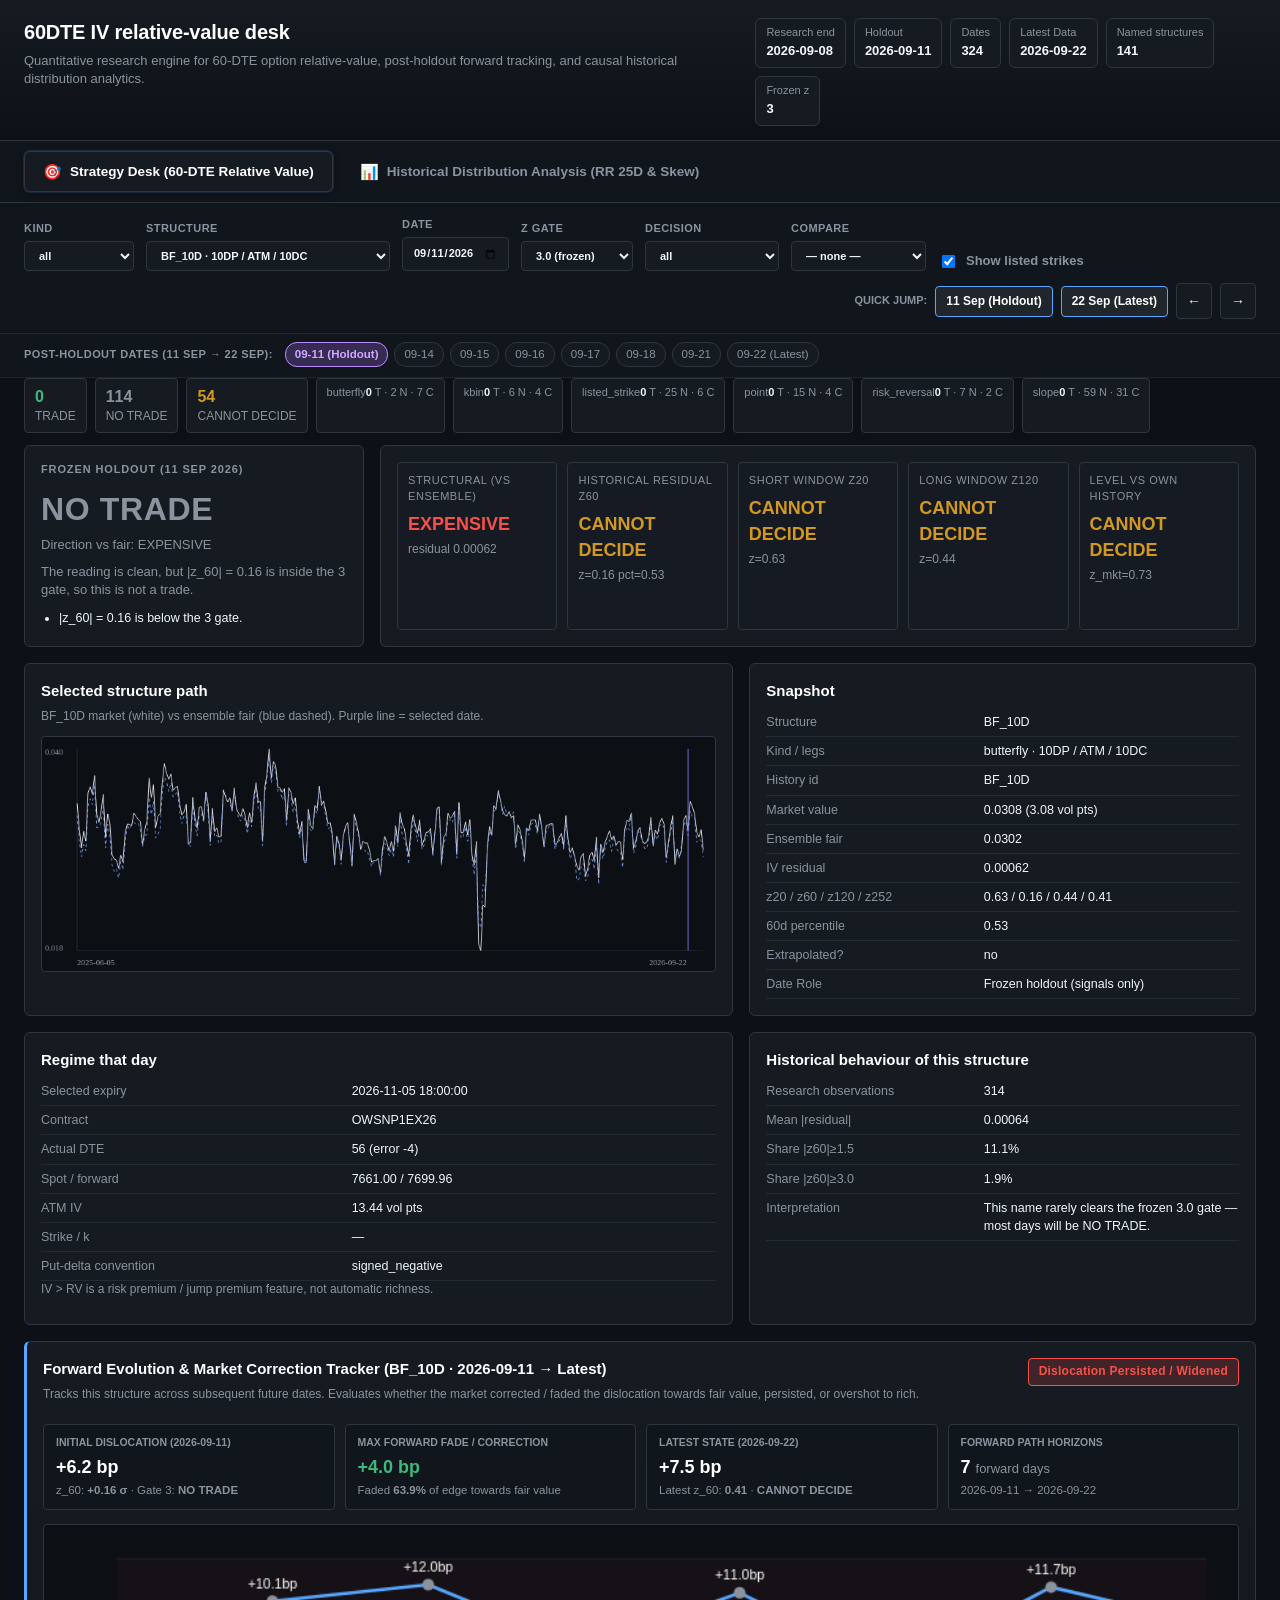
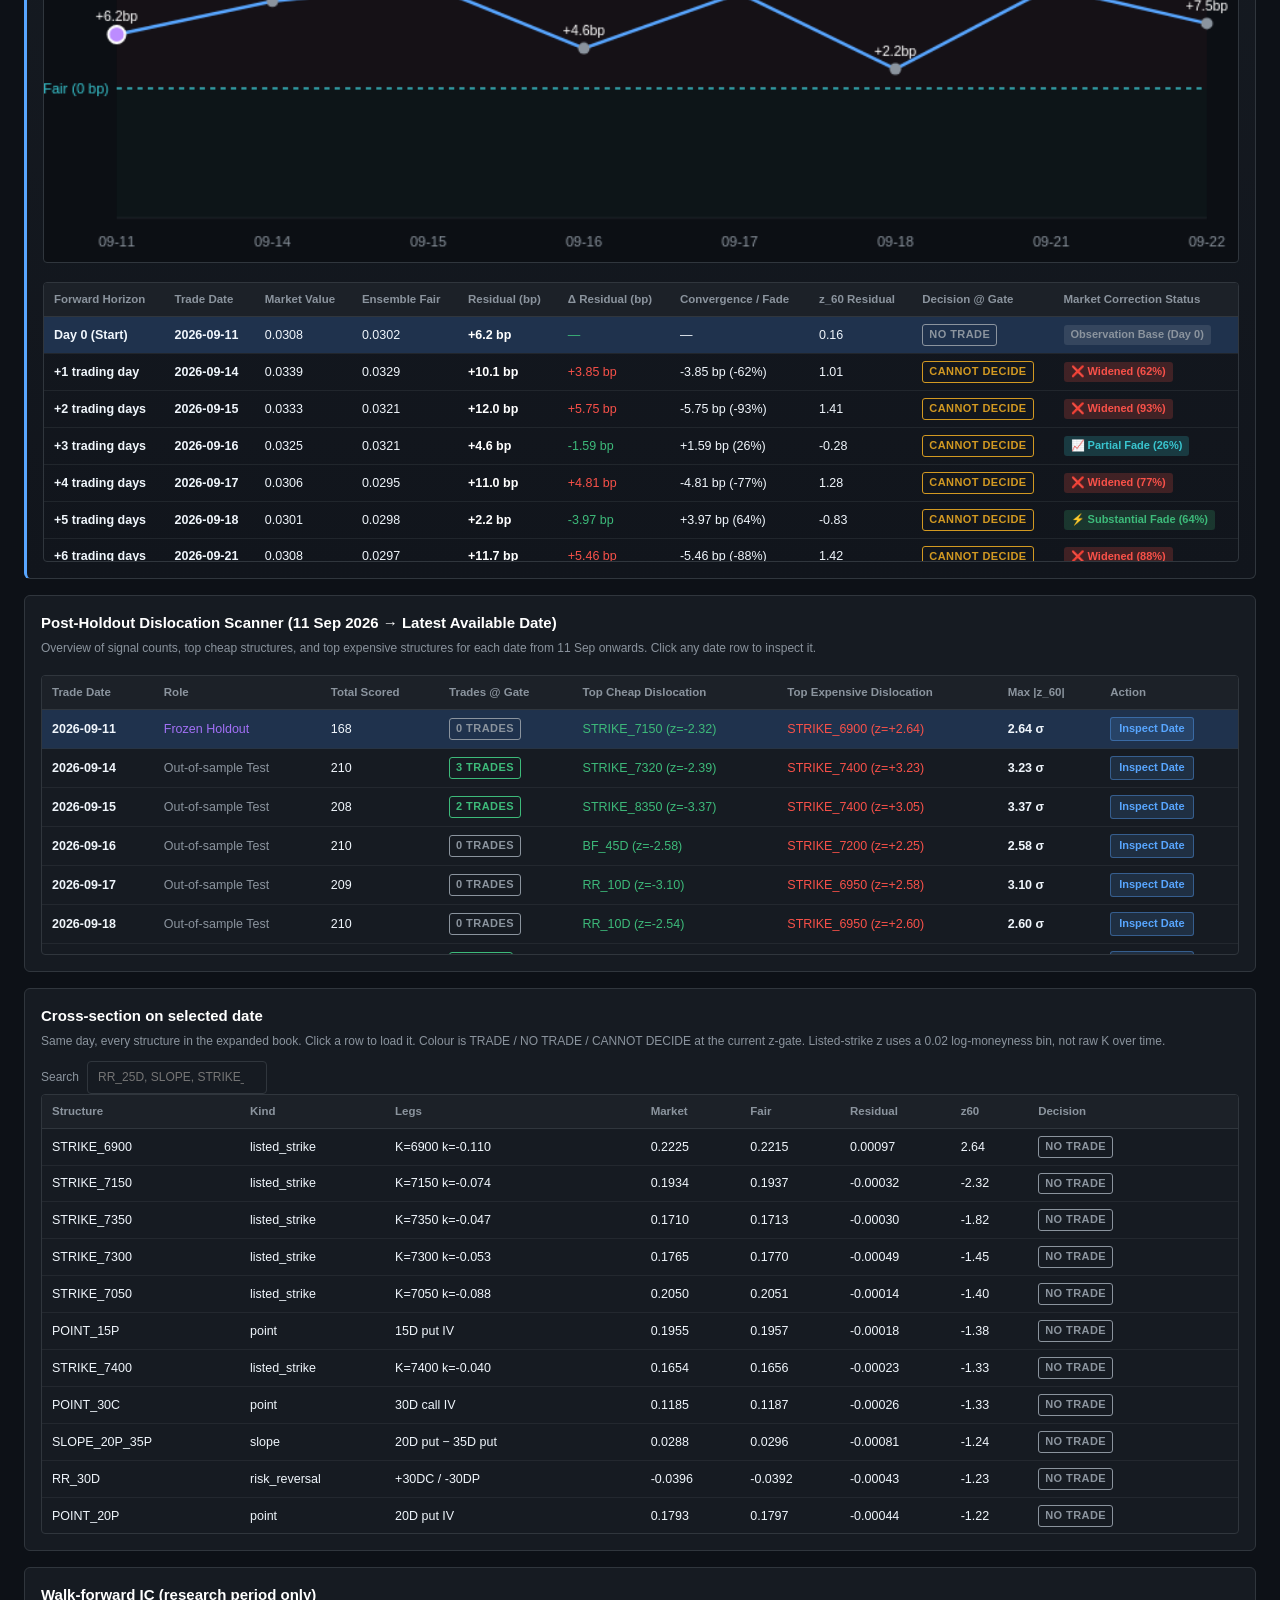
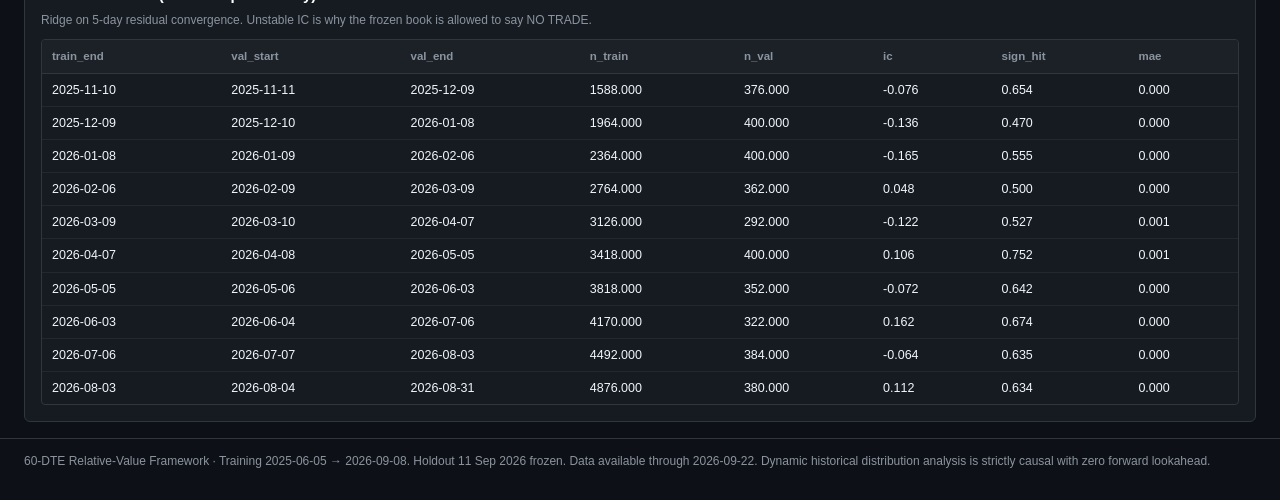
==== commit 7f6848cd: "Add forward evolution market correction tracker and multi-date post-holdout scanner (11-22 Sep) - Ex" ====
--- a/dashboard/index.html
+++ b/dashboard/index.html
@@ -10,7 +10,7 @@
   <header class="top">
     <div>
       <h1>60DTE IV relative-value desk</h1>
-      <p class="sub">Quantitative research engine for 60-DTE option relative-value and causal historical distribution analytics.</p>
+      <p class="sub">Quantitative research engine for 60-DTE option relative-value, post-holdout forward tracking, and causal historical distribution analytics.</p>
     </div>
     <div class="badges" id="metaBadges"></div>
   </header>
@@ -25,7 +25,7 @@
     </button>
   </nav>
 
-  <!-- ==================== VIEW 1: STRATEGY DESK (ORIGINAL STRATEGY LOGIC PRESERVED) ==================== -->
+  <!-- ==================== VIEW 1: STRATEGY DESK ==================== -->
   <main id="viewStrategy" class="desk-view active">
     <section class="controls">
       <label>Kind
@@ -61,14 +61,26 @@
         <input id="showListed" type="checkbox" checked />
         Show listed strikes
       </label>
-      <button id="jumpTest" type="button">Jump to 11 Sep 2026</button>
+      <div class="post-holdout-bar">
+        <span class="stepper-label">Quick Jump:</span>
+        <button id="jumpTest" type="button" class="btn-highlight">11 Sep (Holdout)</button>
+        <button id="jumpLatest" type="button" class="btn-highlight">22 Sep (Latest)</button>
+        <button id="btnPrevDate" type="button" title="Previous Trading Day">&larr;</button>
+        <button id="btnNextDate" type="button" title="Next Trading Day">&rarr;</button>
+      </div>
+    </section>
+
+    <!-- Post-Holdout Stepper Chips (11 Sep -> Latest) -->
+    <section class="post-holdout-strip">
+      <span class="strip-label">Post-Holdout Dates (11 Sep &rarr; 22 Sep):</span>
+      <div class="date-chips-wrap" id="postHoldoutChips"></div>
     </section>
 
     <section class="counts" id="countStrip"></section>
 
     <section class="verdict-row">
       <article class="verdict-card" id="verdictCard">
-        <div class="kicker">Frozen decision</div>
+        <div class="kicker" id="verdictKicker">Frozen decision</div>
         <div class="verdict" id="verdictLabel">Loading panel…</div>
         <div class="direction" id="verdictDir"></div>
         <p class="why" id="verdictWhy"></p>
@@ -96,6 +108,77 @@
         <h2>Historical behaviour of this structure</h2>
         <table class="kv" id="histTable"></table>
       </article>
+    </section>
+
+    <!-- ==================== FORWARD EVOLUTION & MARKET CORRECTION TRACKER ==================== -->
+    <section class="panel wide forward-panel" id="forwardTrackerSection">
+      <div class="panel-header">
+        <div>
+          <h2>Forward Evolution &amp; Market Correction Tracker (<span id="fwdStructLabel">RR_25D</span> &middot; <span id="fwdStartLabel">11 Sep 2026</span> &rarr; Latest)</h2>
+          <p class="caption" id="fwdTrackerCaption">
+            Tracks this structure across subsequent future dates. Evaluates whether the market corrected / faded the dislocation towards fair value, persisted, or overshot to rich.
+          </p>
+        </div>
+        <div class="fwd-summary-badge" id="fwdSummaryBadge"></div>
+      </div>
+
+      <!-- Forward Summary KPI Grid -->
+      <div class="fwd-kpis" id="fwdKpis"></div>
+
+      <!-- Forward Canvas Chart -->
+      <div class="fwd-chart-wrap" style="margin: 14px 0;">
+        <canvas id="fwdChart" width="920" height="260"></canvas>
+      </div>
+
+      <!-- Forward Tracking Table -->
+      <div class="table-wrap" style="max-height: 280px;">
+        <table class="data" id="fwdTable">
+          <thead>
+            <tr>
+              <th>Forward Horizon</th>
+              <th>Trade Date</th>
+              <th>Market Value</th>
+              <th>Ensemble Fair</th>
+              <th>Residual (bp)</th>
+              <th>&Delta; Residual (bp)</th>
+              <th>Convergence / Fade</th>
+              <th>z_60 Residual</th>
+              <th>Decision @ Gate</th>
+              <th>Market Correction Status</th>
+            </tr>
+          </thead>
+          <tbody id="fwdTableBody"></tbody>
+        </table>
+      </div>
+    </section>
+
+    <!-- ==================== POST-HOLDOUT TRADE SCANNER (11 SEP -> LATEST) ==================== -->
+    <section class="panel wide" id="postHoldoutScannerSection">
+      <div class="panel-header">
+        <div>
+          <h2>Post-Holdout Dislocation Scanner (11 Sep 2026 &rarr; Latest Available Date)</h2>
+          <p class="caption">
+            Overview of signal counts, top cheap structures, and top expensive structures for each date from 11 Sep onwards. Click any date row to inspect it.
+          </p>
+        </div>
+      </div>
+      <div class="table-wrap" style="max-height: 280px;">
+        <table class="data" id="postHoldoutTable">
+          <thead>
+            <tr>
+              <th>Trade Date</th>
+              <th>Role</th>
+              <th>Total Scored</th>
+              <th>Trades @ Gate</th>
+              <th>Top Cheap Dislocation</th>
+              <th>Top Expensive Dislocation</th>
+              <th>Max |z_60|</th>
+              <th>Action</th>
+            </tr>
+          </thead>
+          <tbody id="postHoldoutTableBody"></tbody>
+        </table>
+      </div>
     </section>
 
     <section class="panel wide">
@@ -124,7 +207,7 @@
     </section>
   </main>
 
-  <!-- ==================== VIEW 2: HISTORICAL DISTRIBUTION ANALYSIS (DEDICATED ANALYSIS LAB) ==================== -->
+  <!-- ==================== VIEW 2: HISTORICAL DISTRIBUTION LAB ==================== -->
   <main id="viewDistribution" class="desk-view" style="display:none;">
     <section class="analysis-hero">
       <div class="hero-left">
--- a/dashboard/styles.css
+++ b/dashboard/styles.css
@@ -376,6 +376,148 @@
   color: #0d1117;
 }
 
+/* ==================== FORWARD TRACKER & POST-HOLDOUT STYLES ==================== */
+.post-holdout-bar {
+  display: flex;
+  align-items: center;
+  gap: 8px;
+  margin-left: auto;
+}
+.stepper-label {
+  font-size: 11px;
+  color: var(--muted);
+  text-transform: uppercase;
+  font-weight: 600;
+}
+.btn-highlight {
+  background: #21262d;
+  color: #fff;
+  border: 1px solid var(--accent);
+  font-weight: 600;
+  font-size: 12px;
+  padding: 6px 10px;
+  border-radius: 4px;
+}
+.btn-highlight:hover {
+  background: var(--accent);
+  color: #0d1117;
+}
+
+.post-holdout-strip {
+  display: flex;
+  align-items: center;
+  gap: 12px;
+  padding: 8px 24px 10px;
+  background: #11151c;
+  border-bottom: 1px solid rgba(48, 54, 61, 0.5);
+}
+.strip-label {
+  font-size: 11px;
+  color: var(--muted);
+  text-transform: uppercase;
+  font-weight: 600;
+  letter-spacing: 0.04em;
+}
+.date-chips-wrap {
+  display: flex;
+  gap: 6px;
+  flex-wrap: wrap;
+}
+.date-chip {
+  background: var(--panel);
+  border: 1px solid var(--line);
+  color: var(--muted);
+  padding: 3px 9px;
+  font-size: 11.5px;
+  font-weight: 500;
+  border-radius: 12px;
+  cursor: pointer;
+  transition: all 0.15s;
+}
+.date-chip:hover {
+  color: #fff;
+  border-color: var(--accent);
+}
+.date-chip.active {
+  background: rgba(88, 166, 255, 0.2);
+  color: var(--accent);
+  border-color: var(--accent);
+  font-weight: 700;
+}
+.date-chip.holdout-chip {
+  border-color: var(--hold);
+  color: var(--hold);
+}
+.date-chip.holdout-chip.active {
+  background: rgba(163, 113, 247, 0.25);
+  color: #d2a8ff;
+  border-color: #bc8cff;
+}
+
+/* Forward Tracker Section */
+.forward-panel {
+  border-left: 3px solid var(--accent);
+  background: linear-gradient(180deg, #161b22 0%, #11151c 100%);
+}
+.fwd-summary-badge {
+  display: flex;
+  gap: 8px;
+  align-items: center;
+}
+.fwd-badge {
+  padding: 4px 10px;
+  border-radius: 4px;
+  font-size: 12px;
+  font-weight: 700;
+  letter-spacing: 0.02em;
+}
+.fwd-badge.faded { background: rgba(61, 186, 122, 0.18); color: #3dba7a; border: 1px solid #3dba7a; }
+.fwd-badge.widened { background: rgba(248, 81, 73, 0.18); color: #f85149; border: 1px solid #f85149; }
+.fwd-badge.neutral { background: rgba(139, 148, 158, 0.18); color: #8b949e; border: 1px solid var(--line); }
+
+.fwd-kpis {
+  display: grid;
+  grid-template-columns: repeat(auto-fit, minmax(180px, 1fr));
+  gap: 10px;
+  margin: 10px 0 14px;
+}
+.fwd-card {
+  background: #11151c;
+  border: 1px solid var(--line);
+  padding: 10px 12px;
+  border-radius: 4px;
+}
+.fwd-card .fwd-card-title {
+  color: var(--muted);
+  font-size: 10.5px;
+  text-transform: uppercase;
+  font-weight: 600;
+}
+.fwd-card .fwd-card-val {
+  font-size: 18px;
+  font-weight: 700;
+  margin: 4px 0 2px;
+  color: #fff;
+}
+.fwd-card .fwd-card-sub {
+  color: var(--muted);
+  font-size: 11.5px;
+}
+
+/* Status pills for forward table */
+.fwd-pill {
+  display: inline-block;
+  padding: 2px 7px;
+  border-radius: 3px;
+  font-size: 11px;
+  font-weight: 600;
+}
+.fwd-pill.faded-full { background: rgba(61, 186, 122, 0.2); color: #3dba7a; }
+.fwd-pill.faded-part { background: rgba(57, 197, 207, 0.2); color: #39c5cf; }
+.fwd-pill.persisted { background: rgba(210, 153, 34, 0.2); color: #d29922; }
+.fwd-pill.widened { background: rgba(248, 81, 73, 0.2); color: #f85149; }
+.fwd-pill.neutral { background: rgba(139, 148, 158, 0.2); color: #8b949e; }
+
 footer { padding: 14px 24px 30px; color: var(--muted); font-size: 12px; border-top: 1px solid var(--line); }
 
 @media (max-width: 1080px) {
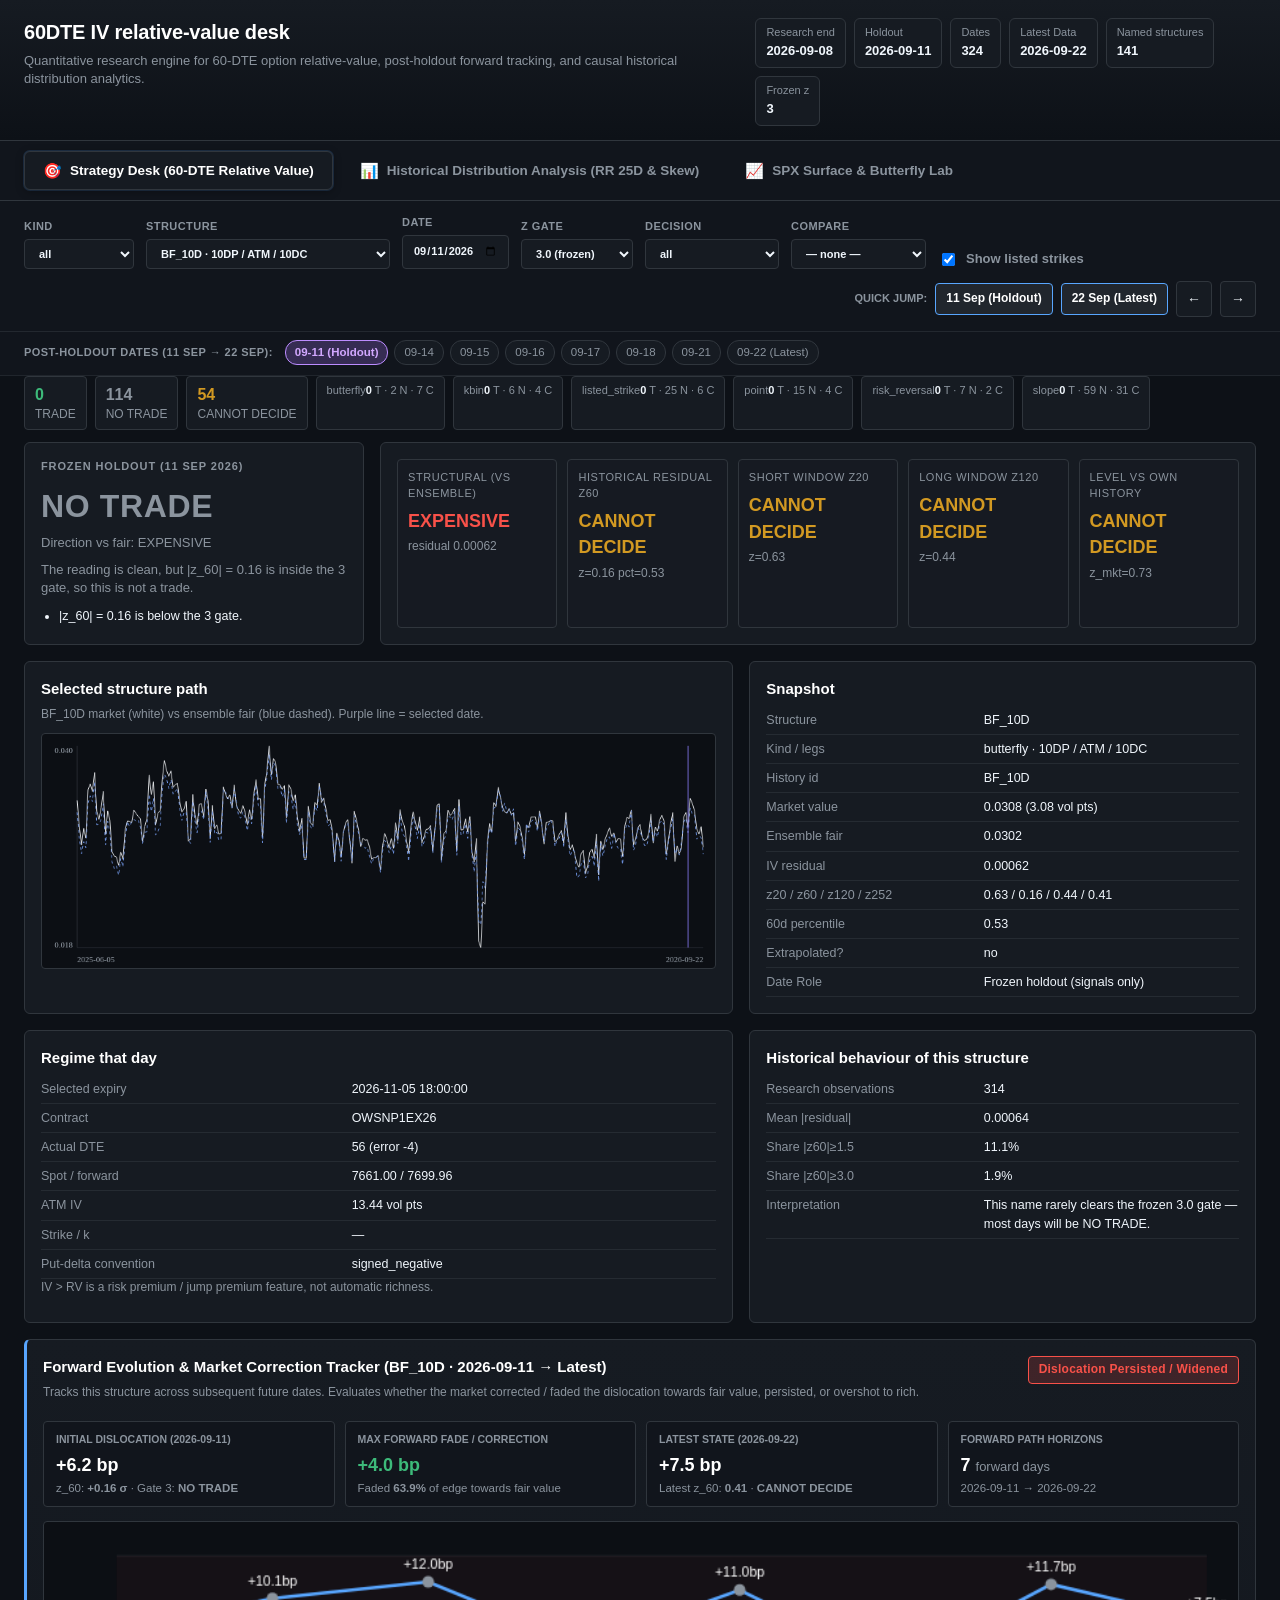
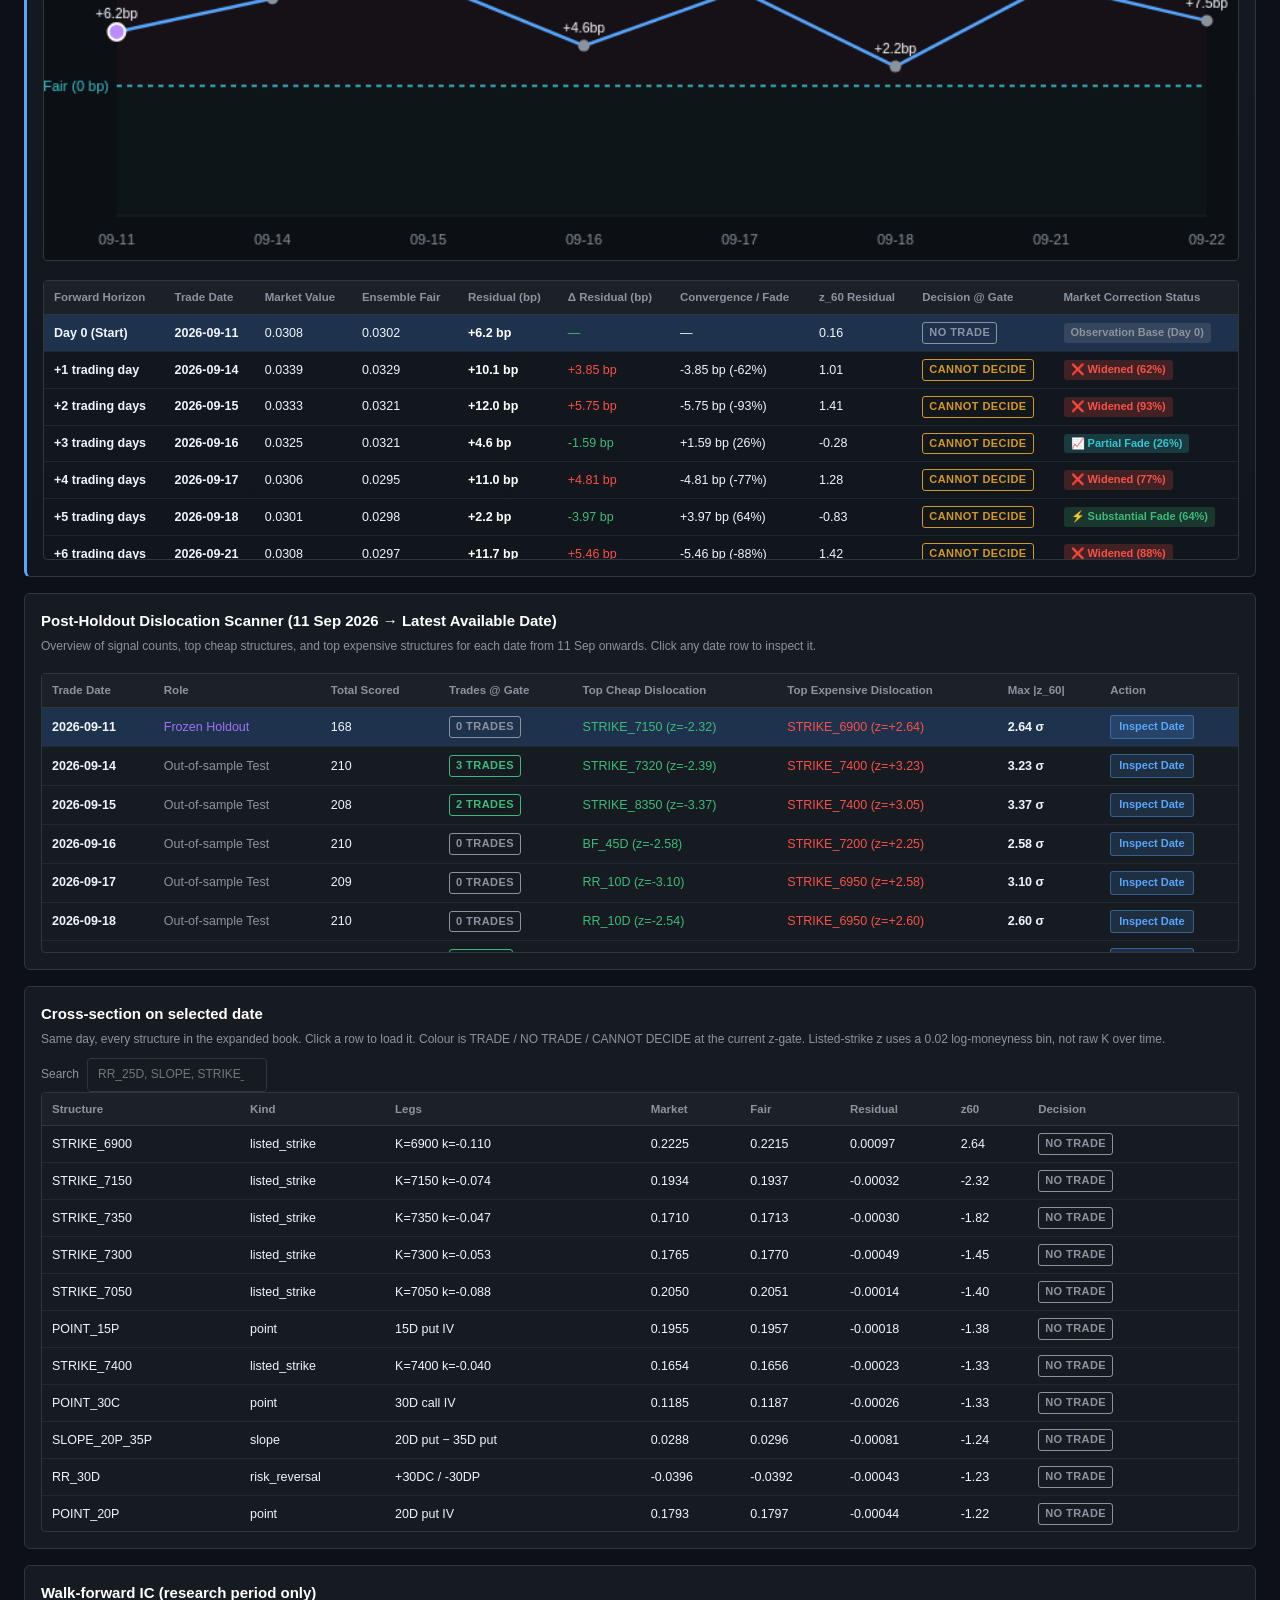
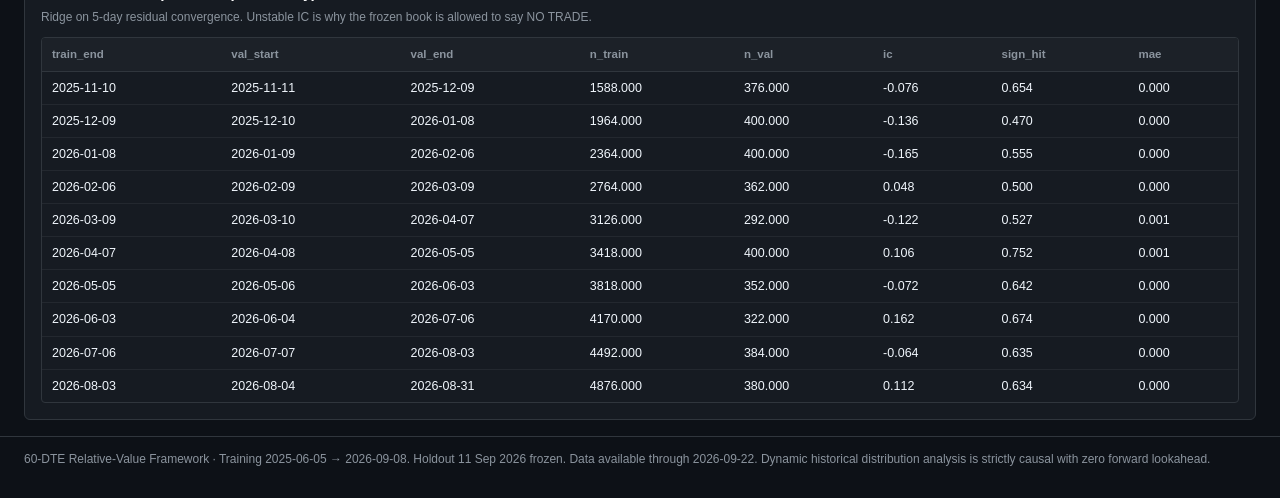
==== commit 3b849b15: "Merge the relative-value desk and SPX butterfly lab onto one page and stop chart labels overlapping." ====
--- a/dashboard/index.html
+++ b/dashboard/index.html
@@ -3,7 +3,7 @@
 <head>
   <meta charset="UTF-8" />
   <meta name="viewport" content="width=device-width, initial-scale=1" />
-  <title>60DTE IV Relative-Value Desk &amp; Distribution Lab</title>
+  <title>VolSurface Desk — Relative Value, Distribution &amp; SPX Butterfly Lab</title>
   <link rel="stylesheet" href="styles.css" />
 </head>
 <body>
@@ -22,6 +22,9 @@
     </button>
     <button class="nav-tab" id="tabDistribution" type="button">
       <span class="tab-icon">📊</span> Historical Distribution Analysis (RR 25D &amp; Skew)
+    </button>
+    <button class="nav-tab" id="tabSurface" type="button">
+      <span class="tab-icon">📈</span> SPX Surface &amp; Butterfly Lab
     </button>
   </nav>
 
@@ -341,6 +344,15 @@
     </section>
   </main>
 
+  <main id="viewSurface" class="desk-view" style="display:none;">
+    <iframe
+      id="surfaceFrame"
+      class="surface-frame"
+      title="SPX Volatility Surface and Butterfly Lab"
+      src="about:blank"
+    ></iframe>
+  </main>
+
   <footer>
     60-DTE Relative-Value Framework &middot; Training 2025-06-05 &rarr; 2026-09-08. Holdout 11 Sep 2026 frozen.
     Data available through 2026-09-22. Dynamic historical distribution analysis is strictly causal with zero forward lookahead.
--- a/dashboard/styles.css
+++ b/dashboard/styles.css
@@ -48,6 +48,7 @@
 /* Top Navigation Tabs */
 .main-nav {
   display: flex;
+  flex-wrap: wrap;
   gap: 8px;
   padding: 10px 24px;
   background: #11151c;
@@ -63,8 +64,10 @@
   padding: 9px 18px;
   font-size: 13.5px;
   font-weight: 600;
+  line-height: 1.3;
   border-radius: 6px;
   cursor: pointer;
+  white-space: nowrap;
   transition: all 0.15s ease-in-out;
 }
 .nav-tab:hover {
@@ -380,9 +383,19 @@
 .post-holdout-bar {
   display: flex;
   align-items: center;
+  flex-wrap: wrap;
   gap: 8px;
   margin-left: auto;
 }
+.surface-frame {
+  display: block;
+  width: 100%;
+  height: calc(100vh - 132px);
+  min-height: 760px;
+  border: 0;
+  background: #090d16;
+}
+body.show-surface footer { display: none; }
 .stepper-label {
   font-size: 11px;
   color: var(--muted);
@@ -524,4 +537,7 @@
   .dist-grid { grid-template-columns: 1fr; }
   .verdict-row, .grid { grid-template-columns: 1fr; }
   .table-header-row { flex-direction: column; align-items: flex-start; }
-}
+  .post-holdout-bar { margin-left: 0; width: 100%; }
+  .analysis-hero, .panel-header, .top { flex-wrap: wrap; }
+  .nav-tab { white-space: normal; }
+}
